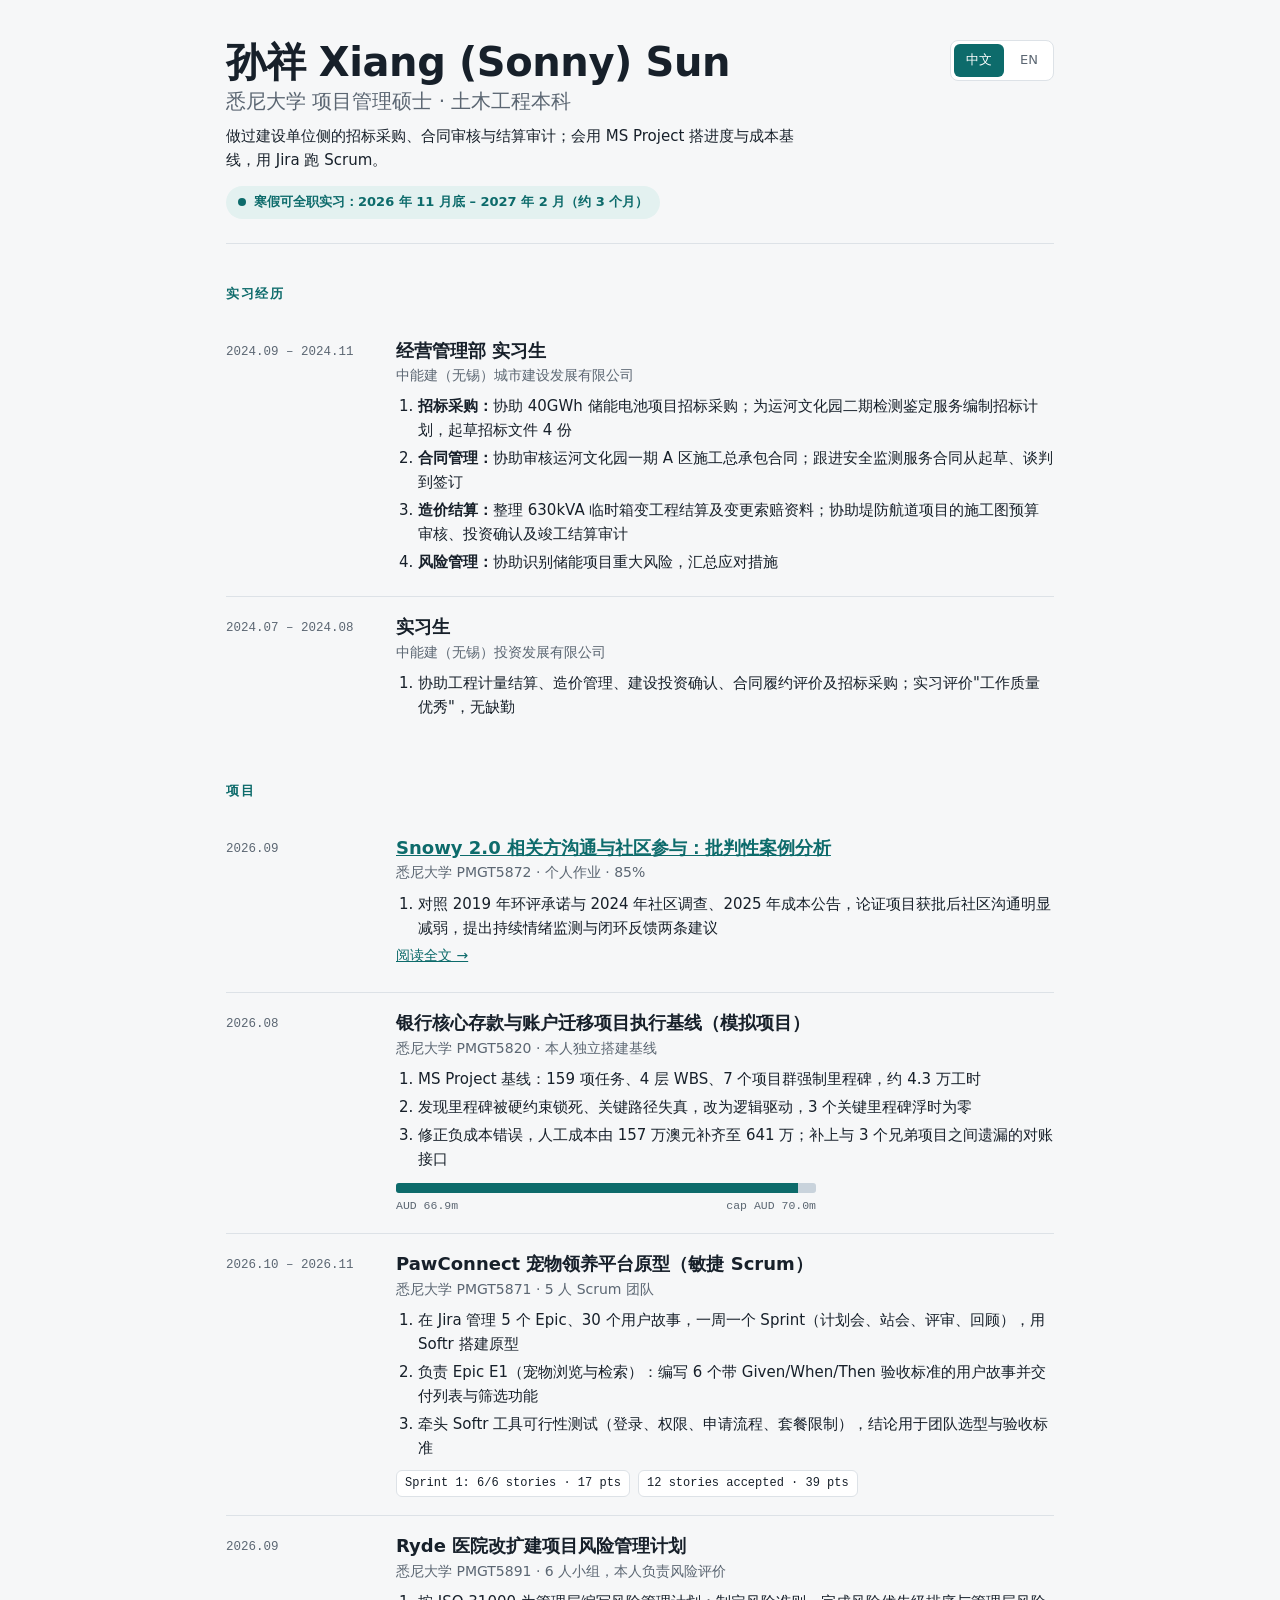
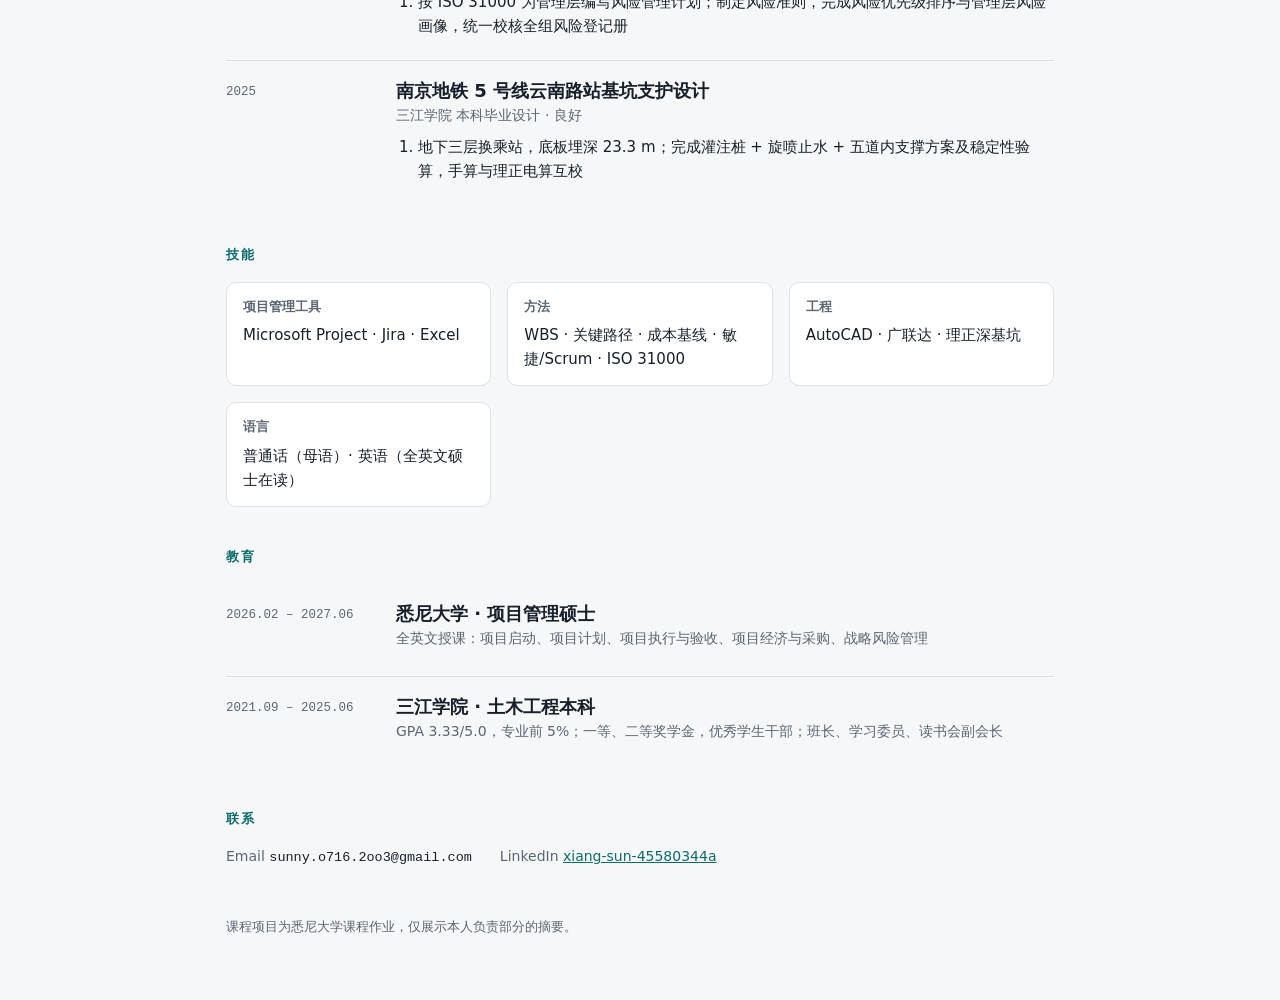
==== index.html @ 9831e15a "Add files via upload" ====
<!DOCTYPE html>
<html lang="zh-CN" data-lang="zh">
<head>
<meta charset="utf-8">
<meta name="viewport" content="width=device-width, initial-scale=1">
<meta name="description" content="孙祥 Xiang Sun｜项目管理硕士（悉尼大学）· 土木工程本科｜实习与项目作品集">
<title>孙祥 Xiang Sun｜项目作品集</title>

<style>
/* Layout: one reading column, a left "baseline" rail of dates like a schedule; bilingual toggle */
:root{
  --bg:#f6f7f8; --surface:#ffffff; --fg:#17202a; --muted:#5b6672; --line:#dde2e7;
  --accent:#0d6b6b; --accent-soft:#e3f1f0; --bar:#c9d3dc;
  --display:-apple-system,"Segoe UI","PingFang SC","Microsoft YaHei",system-ui,sans-serif;
  --body:-apple-system,"Segoe UI","PingFang SC","Microsoft YaHei",system-ui,sans-serif;
  --mono:ui-monospace,"SF Mono",Menlo,Consolas,monospace;
}
@media (prefers-color-scheme: dark){:root:not([data-theme="light"]){
  --bg:#0f1418; --surface:#161d22; --fg:#e6ebef; --muted:#9aa6b1; --line:#26313a;
  --accent:#4fbdb6; --accent-soft:#16312f; --bar:#2c3944; color-scheme:dark}}
:root[data-theme="dark"]{
  --bg:#0f1418; --surface:#161d22; --fg:#e6ebef; --muted:#9aa6b1; --line:#26313a;
  --accent:#4fbdb6; --accent-soft:#16312f; --bar:#2c3944; color-scheme:dark}
body{background:var(--bg);color:var(--fg);font-family:var(--body);font-size:15px;line-height:1.6}
.wrap{max-width:860px;margin:0 auto;padding-block:40px 64px;padding-left:max(16px,env(safe-area-inset-left,0px));padding-right:max(16px,env(safe-area-inset-right,0px))}
header{display:flex;flex-wrap:wrap;justify-content:space-between;gap:16px;align-items:flex-start;border-bottom:1px solid var(--line);padding-bottom:24px}
h1{font-family:var(--display);font-size:clamp(28px,5vw,40px);line-height:1.1;margin:0;letter-spacing:-.01em;text-wrap:balance}
h1 small{display:block;font-size:.5em;color:var(--muted);font-weight:500;margin-top:6px;letter-spacing:0}
.tag{margin:12px 0 0;color:var(--fg);max-width:60ch}
.avail{display:inline-flex;gap:8px;align-items:center;margin-top:14px;background:var(--accent-soft);color:var(--accent);font-weight:600;font-size:13px;padding:6px 12px;border-radius:999px}
.avail::before{content:"";width:8px;height:8px;border-radius:50%;background:var(--accent)}
.langs{display:flex;gap:4px;border:1px solid var(--line);border-radius:8px;padding:3px;background:var(--surface)}
.langs button{font:inherit;font-size:13px;border:0;background:none;color:var(--muted);padding:6px 12px;border-radius:6px;cursor:pointer}
.langs button[aria-pressed="true"]{background:var(--accent);color:#fff}
.langs button:focus-visible,a:focus-visible{outline:2px solid var(--accent);outline-offset:2px}
section{margin-top:40px}
h2{font-family:var(--display);font-size:13px;text-transform:uppercase;letter-spacing:.12em;color:var(--accent);margin:0 0 16px}
.row{display:grid;grid-template-columns:150px 1fr;gap:20px;padding:18px 0;border-top:1px solid var(--line)}
.row:first-of-type{border-top:0}
.when{font-family:var(--mono);font-size:12.5px;color:var(--muted);padding-top:3px;font-variant-numeric:tabular-nums}
.what{min-width:0}
h3{font-family:var(--display);font-size:18px;margin:0;line-height:1.3;text-wrap:balance}
.org{color:var(--muted);font-size:14px;margin:2px 0 8px}
ol{margin:0;padding-left:22px;list-style:decimal}
li{margin:4px 0;max-width:68ch}
li b{font-weight:600}
.metric{display:flex;flex-wrap:wrap;gap:8px;margin-top:10px}
.metric span{font-family:var(--mono);font-size:12px;border:1px solid var(--line);border-radius:6px;padding:3px 8px;color:var(--fg);background:var(--surface)}
.budget{margin-top:12px;max-width:420px}
.budget .track{height:10px;background:var(--bar);border-radius:3px;position:relative;overflow:hidden}
.budget .fill{position:absolute;inset:0 auto 0 0;width:95.6%;background:var(--accent)}
.budget .cap{display:flex;justify-content:space-between;font-family:var(--mono);font-size:11.5px;color:var(--muted);margin-top:4px}
.skills{display:grid;grid-template-columns:repeat(auto-fit,minmax(220px,1fr));gap:16px}
.skills div{background:var(--surface);border:1px solid var(--line);border-radius:10px;padding:14px 16px;min-width:0}
.skills h4{margin:0 0 6px;font-size:13px;color:var(--muted);font-weight:600}
.contact{display:flex;flex-wrap:wrap;gap:12px 28px;font-size:14px}
.contact span{color:var(--muted)}
.contact code{font-family:var(--mono);font-size:13.5px;color:var(--fg);user-select:all}
a{color:var(--accent)}
[lang-block]{display:none}
html[data-lang="zh"] [lang-block="zh"],html[data-lang="en"] [lang-block="en"]{display:block}
html[data-lang="zh"] span[lang-block="zh"],html[data-lang="en"] span[lang-block="en"]{display:inline}
footer{margin-top:48px;color:var(--muted);font-size:12.5px}
@media (max-width:560px){.row{grid-template-columns:1fr;gap:4px}}
</style>
<style>body{margin:0}*{box-sizing:border-box}img{max-width:100%}</style>
</head>
<body>

<div class="wrap">
<header>
  <div>
    <h1>孙祥 Xiang (Sonny) Sun<small><span lang-block="zh">悉尼大学 项目管理硕士 · 土木工程本科</span><span lang-block="en">Master of Project Management, University of Sydney · BEng Civil Engineering</span></small></h1>
    <p class="tag" lang-block="zh">做过建设单位侧的招标采购、合同审核与结算审计；会用 MS Project 搭进度与成本基线，用 Jira 跑 Scrum。</p>
    <p class="tag" lang-block="en">Owner-side experience in tendering, contract review and final-account audit. I build schedule and cost baselines in Microsoft Project and run Scrum in Jira.</p>
    <div class="avail"><span lang-block="zh">寒假可全职实习：2026 年 11 月底 – 2027 年 2 月（约 3 个月）</span><span lang-block="en">Available full-time: late Nov 2026 – Feb 2027 (about 3 months)</span></div>
  </div>
  <div class="langs" role="group" aria-label="Language">
    <button id="btn-zh" data-l="zh" aria-pressed="true">中文</button>
    <button id="btn-en" data-l="en" aria-pressed="false">EN</button>
  </div>
</header>

<section>
  <h2><span lang-block="zh">实习经历</span><span lang-block="en">Experience</span></h2>
  <div class="row">
    <div class="when">2024.09 – 2024.11</div>
    <div class="what">
      <h3><span lang-block="zh">经营管理部 实习生</span><span lang-block="en">Intern, Business Management Department</span></h3>
      <p class="org"><span lang-block="zh">中能建（无锡）城市建设发展有限公司</span><span lang-block="en">China Energy Engineering (CEEC) Wuxi Urban Construction Development Co., Ltd.</span></p>
      <ol lang-block="zh">
        <li><b>招标采购：</b>协助 40GWh 储能电池项目招标采购；为运河文化园二期检测鉴定服务编制招标计划，起草招标文件 4 份</li>
        <li><b>合同管理：</b>协助审核运河文化园一期 A 区施工总承包合同；跟进安全监测服务合同从起草、谈判到签订</li>
        <li><b>造价结算：</b>整理 630kVA 临时箱变工程结算及变更索赔资料；协助堤防航道项目的施工图预算审核、投资确认及竣工结算审计</li>
        <li><b>风险管理：</b>协助识别储能项目重大风险，汇总应对措施</li>
      </ol>
      <ol lang-block="en">
        <li><b>Procurement:</b> supported tendering for a 40 GWh/year battery plant; drafted the procurement plan and four tender documents for inspection services</li>
        <li><b>Contracts:</b> assisted the review of a main construction contract; followed a services contract from drafting through negotiation to signing</li>
        <li><b>Cost &amp; audit:</b> compiled final-account and variation-claim records for a 630 kVA substation package; assisted budget review and final-account audit for a levee project</li>
        <li><b>Risk:</b> helped identify major risks and response measures for the battery plant</li>
      </ol>
    </div>
  </div>
  <div class="row">
    <div class="when">2024.07 – 2024.08</div>
    <div class="what">
      <h3><span lang-block="zh">实习生</span><span lang-block="en">Intern</span></h3>
      <p class="org"><span lang-block="zh">中能建（无锡）投资发展有限公司</span><span lang-block="en">CEEC Wuxi Investment Development Co., Ltd.</span></p>
      <ol lang-block="zh"><li>协助工程计量结算、造价管理、建设投资确认、合同履约评价及招标采购；实习评价"工作质量优秀"，无缺勤</li></ol>
      <ol lang-block="en"><li>Supported quantity measurement, final accounts, cost management, investment confirmation, contractor evaluation and tendering; rated "excellent" with full attendance</li></ol>
    </div>
  </div>
</section>

<section>
  <h2><span lang-block="zh">项目</span><span lang-block="en">Projects</span></h2>
  <div class="row">
    <div class="when">2026.09</div>
    <div class="what">
      <h3><a href="work/snowy-2-0.html"><span lang-block="zh">Snowy 2.0 相关方沟通与社区参与：批判性案例分析</span><span lang-block="en">Snowy 2.0 – Stakeholder Communication &amp; Community Engagement</span></a></h3>
      <p class="org"><span lang-block="zh">悉尼大学 PMGT5872 · 个人作业 · 85%</span><span lang-block="en">University of Sydney, PMGT5872 · individual · 85%</span></p>
      <ol lang-block="zh"><li>对照 2019 年环评承诺与 2024 年社区调查、2025 年成本公告，论证项目获批后社区沟通明显减弱，提出持续情绪监测与闭环反馈两条建议</li></ol>
      <ol lang-block="en"><li>Compared 2019 engagement promises with 2024 community research and a 2025 cost release; showed engagement thinned after approval and recommended continuous sentiment monitoring and a closed feedback loop</li></ol>
      <p class="org"><a href="work/snowy-2-0.html"><span lang-block="zh">阅读全文 →</span><span lang-block="en">Read the full paper →</span></a></p>
    </div>
  </div>
  <div class="row">
    <div class="when">2026.08</div>
    <div class="what">
      <h3><span lang-block="zh">银行核心存款与账户迁移项目执行基线（模拟项目）</span><span lang-block="en">Project Execution Baseline – Core Deposits &amp; Accounts Migration (simulation)</span></h3>
      <p class="org"><span lang-block="zh">悉尼大学 PMGT5820 · 本人独立搭建基线</span><span lang-block="en">University of Sydney, PMGT5820 · baseline built alone</span></p>
      <ol lang-block="zh">
        <li>MS Project 基线：159 项任务、4 层 WBS、7 个项目群强制里程碑，约 4.3 万工时</li>
        <li>发现里程碑被硬约束锁死、关键路径失真，改为逻辑驱动，3 个关键里程碑浮时为零</li>
        <li>修正负成本错误，人工成本由 157 万澳元补齐至 641 万；补上与 3 个兄弟项目之间遗漏的对账接口</li>
      </ol>
      <ol lang-block="en">
        <li>Microsoft Project baseline: 159 tasks, 4-level WBS, 7 mandated program milestones, about 43,300 labour hours</li>
        <li>Replaced hard-pinned milestones with logic-driven links, leaving three key milestones at zero float</li>
        <li>Fixed a negative-cost error (labour cost AUD 1.57m → 6.41m) and added a reconciliation interface missing between three sibling projects</li>
      </ol>
      <div class="budget" aria-label="Cost against budget">
        <div class="track"><div class="fill"></div></div>
        <div class="cap"><span>AUD 66.9m</span><span>cap AUD 70.0m</span></div>
      </div>
    </div>
  </div>
  <div class="row">
    <div class="when">2026.10 – 2026.11</div>
    <div class="what">
      <h3><span lang-block="zh">PawConnect 宠物领养平台原型（敏捷 Scrum）</span><span lang-block="en">PawConnect – Agile Pet Adoption Platform Prototype (Scrum)</span></h3>
      <p class="org"><span lang-block="zh">悉尼大学 PMGT5871 · 5 人 Scrum 团队</span><span lang-block="en">University of Sydney, PMGT5871 · five-member Scrum team</span></p>
      <ol lang-block="zh">
        <li>在 Jira 管理 5 个 Epic、30 个用户故事，一周一个 Sprint（计划会、站会、评审、回顾），用 Softr 搭建原型</li>
        <li>负责 Epic E1（宠物浏览与检索）：编写 6 个带 Given/When/Then 验收标准的用户故事并交付列表与筛选功能</li>
        <li>牵头 Softr 工具可行性测试（登录、权限、申请流程、套餐限制），结论用于团队选型与验收标准</li>
      </ol>
      <ol lang-block="en">
        <li>Managed 5 Epics and 30 user stories in Jira over one-week Sprints with planning, daily scrums, reviews and retrospectives; prototype built in Softr</li>
        <li>Owned Epic E1 (pet browsing &amp; search): wrote six stories with Given/When/Then acceptance criteria and delivered the list and filter features</li>
        <li>Ran the Softr feasibility test (logins, roles, application flow, plan limits) that shaped the team's tool choice</li>
      </ol>
      <div class="metric"><span>Sprint 1: 6/6 stories · 17 pts</span><span>12 stories accepted · 39 pts</span></div>
    </div>
  </div>
  <div class="row">
    <div class="when">2026.09</div>
    <div class="what">
      <h3><span lang-block="zh">Ryde 医院改扩建项目风险管理计划</span><span lang-block="en">Risk Management Plan – Ryde Hospital Redevelopment</span></h3>
      <p class="org"><span lang-block="zh">悉尼大学 PMGT5891 · 6 人小组，本人负责风险评价</span><span lang-block="en">University of Sydney, PMGT5891 · six-member group, risk evaluation lead</span></p>
      <ol lang-block="zh"><li>按 ISO 31000 为管理层编写风险管理计划；制定风险准则，完成风险优先级排序与管理层风险画像，统一校核全组风险登记册</li></ol>
      <ol lang-block="en"><li>ISO 31000 risk management plan for senior executives: set risk criteria, prioritised risks, built the executive risk profile and checked the team's risk register for consistency</li></ol>
    </div>
  </div>
  <div class="row">
    <div class="when">2025</div>
    <div class="what">
      <h3><span lang-block="zh">南京地铁 5 号线云南路站基坑支护设计</span><span lang-block="en">Deep Excavation Support Design – Yunnan Road Station, Nanjing Metro Line 5</span></h3>
      <p class="org"><span lang-block="zh">三江学院 本科毕业设计 · 良好</span><span lang-block="en">Undergraduate thesis, Sanjiang University</span></p>
      <ol lang-block="zh"><li>地下三层换乘站，底板埋深 23.3 m；完成灌注桩 + 旋喷止水 + 五道内支撑方案及稳定性验算，手算与理正电算互校</li></ol>
      <ol lang-block="en"><li>Three-level interchange station, 23.3 m deep; bored piles, jet-grout cut-off and five strut levels, with stability checks cross-verified in Lizheng software</li></ol>
    </div>
  </div>
</section>

<section>
  <h2><span lang-block="zh">技能</span><span lang-block="en">Skills</span></h2>
  <div class="skills">
    <div><h4><span lang-block="zh">项目管理工具</span><span lang-block="en">PM tools</span></h4>Microsoft Project · Jira · Excel</div>
    <div><h4><span lang-block="zh">方法</span><span lang-block="en">Methods</span></h4><span lang-block="zh">WBS · 关键路径 · 成本基线 · 敏捷/Scrum · ISO 31000</span><span lang-block="en">WBS · critical path · cost baselines · Agile/Scrum · ISO 31000</span></div>
    <div><h4><span lang-block="zh">工程</span><span lang-block="en">Engineering</span></h4><span lang-block="zh">AutoCAD · 广联达 · 理正深基坑</span><span lang-block="en">AutoCAD · Glodon · Lizheng</span></div>
    <div><h4><span lang-block="zh">语言</span><span lang-block="en">Languages</span></h4><span lang-block="zh">普通话（母语）· 英语（全英文硕士在读）</span><span lang-block="en">Mandarin (native) · English (professional working)</span></div>
  </div>
</section>

<section>
  <h2><span lang-block="zh">教育</span><span lang-block="en">Education</span></h2>
  <div class="row">
    <div class="when">2026.02 – 2027.06</div>
    <div class="what"><h3><span lang-block="zh">悉尼大学 · 项目管理硕士</span><span lang-block="en">The University of Sydney · Master of Project Management</span></h3>
    <p class="org"><span lang-block="zh">全英文授课：项目启动、项目计划、项目执行与验收、项目经济与采购、战略风险管理</span><span lang-block="en">Project Initiation; Project Planning; Execution and Acceptance; Economics and Procurement; Strategic Risk Management</span></p></div>
  </div>
  <div class="row">
    <div class="when">2021.09 – 2025.06</div>
    <div class="what"><h3><span lang-block="zh">三江学院 · 土木工程本科</span><span lang-block="en">Sanjiang University · BEng Civil Engineering</span></h3>
    <p class="org"><span lang-block="zh">GPA 3.33/5.0，专业前 5%；一等、二等奖学金，优秀学生干部；班长、学习委员、读书会副会长</span><span lang-block="en">GPA 3.33/5.0, top 5%; First- and Second-Class Scholarships; Outstanding Student Leader; Class President</span></p></div>
  </div>
</section>

<section>
  <h2><span lang-block="zh">联系</span><span lang-block="en">Contact</span></h2>
  <div class="contact">
    <div><span>Email&nbsp;</span><code>sunny.o716.2oo3@gmail.com</code></div>
    <div><span>LinkedIn&nbsp;</span><a href="https://www.linkedin.com/in/xiang-sun-45580344a/" target="_blank" rel="noopener">xiang-sun-45580344a</a></div>
  </div>
</section>
<footer><span lang-block="zh">课程项目为悉尼大学课程作业，仅展示本人负责部分的摘要。</span><span lang-block="en">Course projects are University of Sydney assessments; only summaries of my own work are shown.</span></footer>
</div>

<script>
(function(){
  var root=document.documentElement;
  function set(l){root.setAttribute('data-lang',l);root.lang=l==='zh'?'zh-CN':'en';
    document.querySelectorAll('.langs button').forEach(function(b){b.setAttribute('aria-pressed',String(b.dataset.l===l));});
    try{localStorage.setItem('lang',l)}catch(e){}}
  var start=location.hash==='#en'?'en':(location.hash==='#zh'?'zh':null);
  if(!start){try{start=localStorage.getItem('lang')}catch(e){}}
  set(start==='en'?'en':'zh');
  document.querySelectorAll('.langs button').forEach(function(b){b.addEventListener('click',function(){set(b.dataset.l);history.replaceState(null,'','#'+b.dataset.l)})});
  window.addEventListener('hashchange',function(){if(location.hash==='#en'||location.hash==='#zh')set(location.hash.slice(1))});
})();
</script>

</body>
</html>
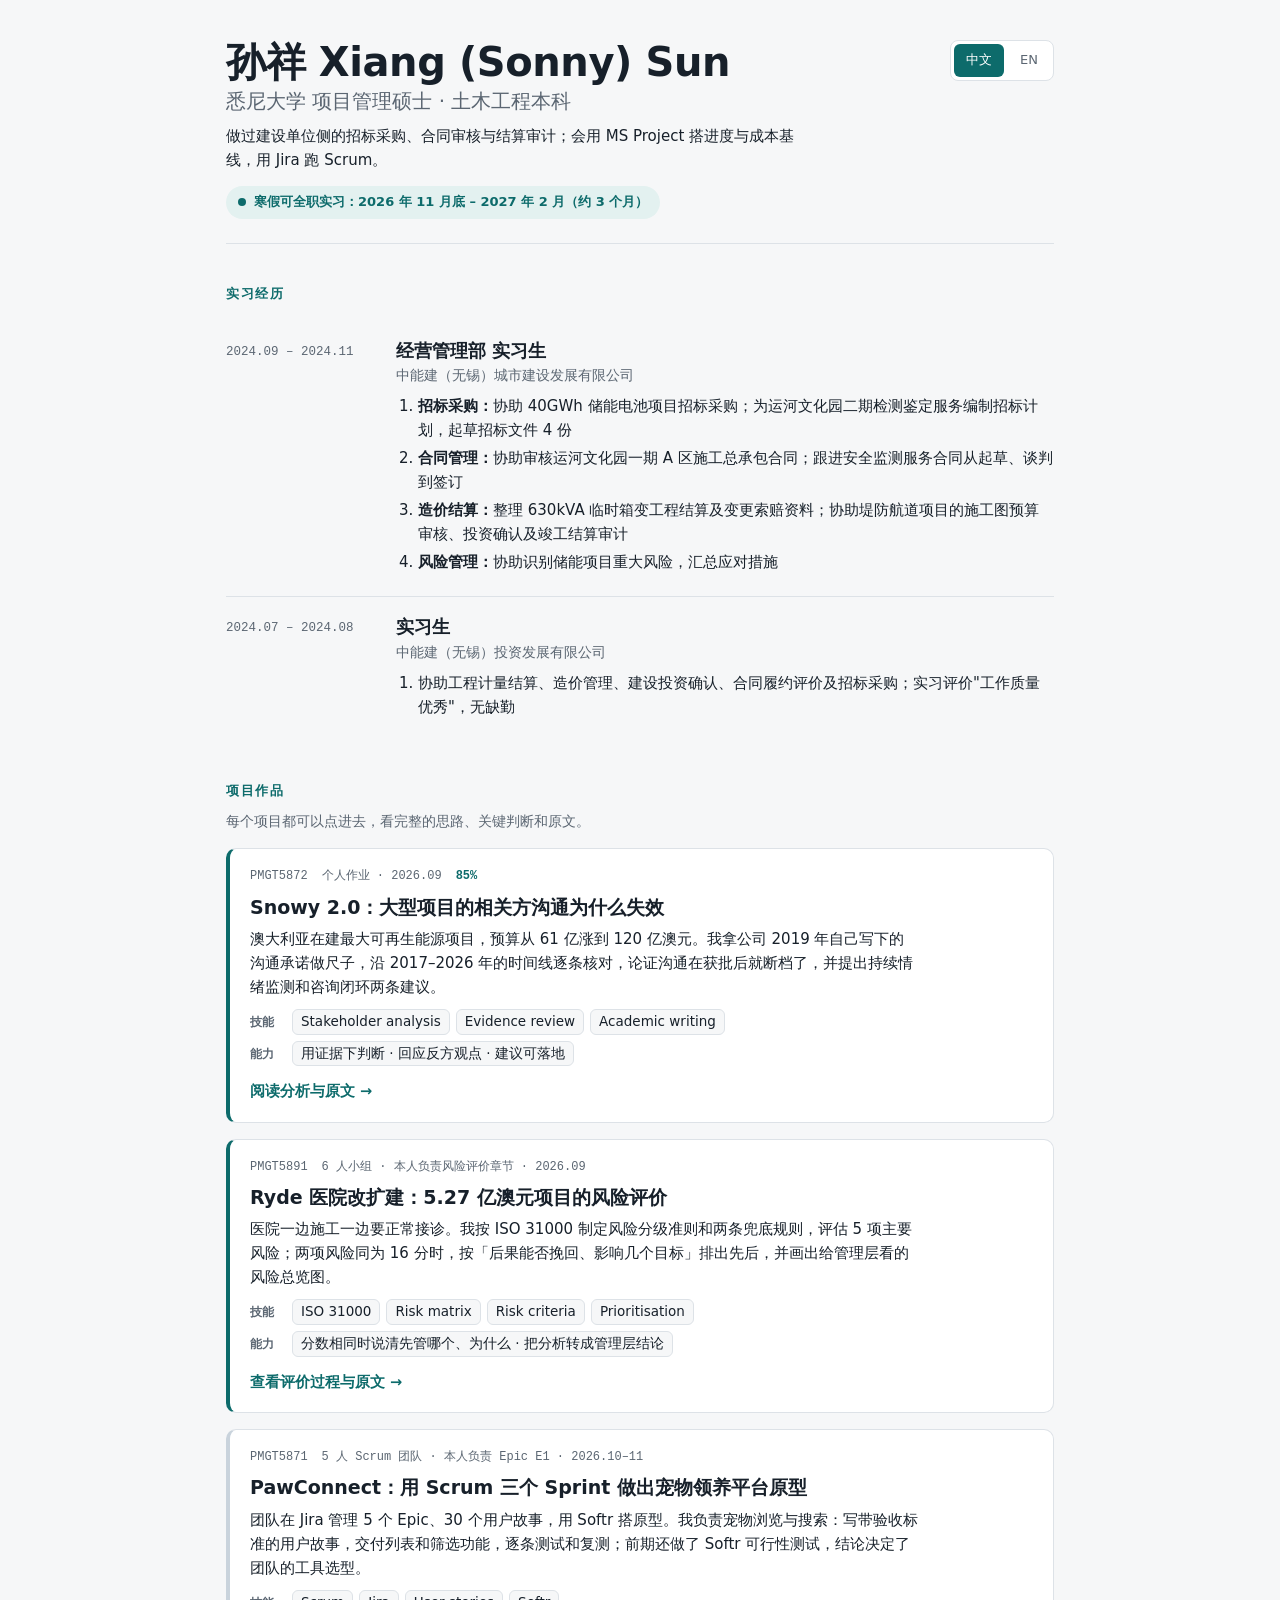
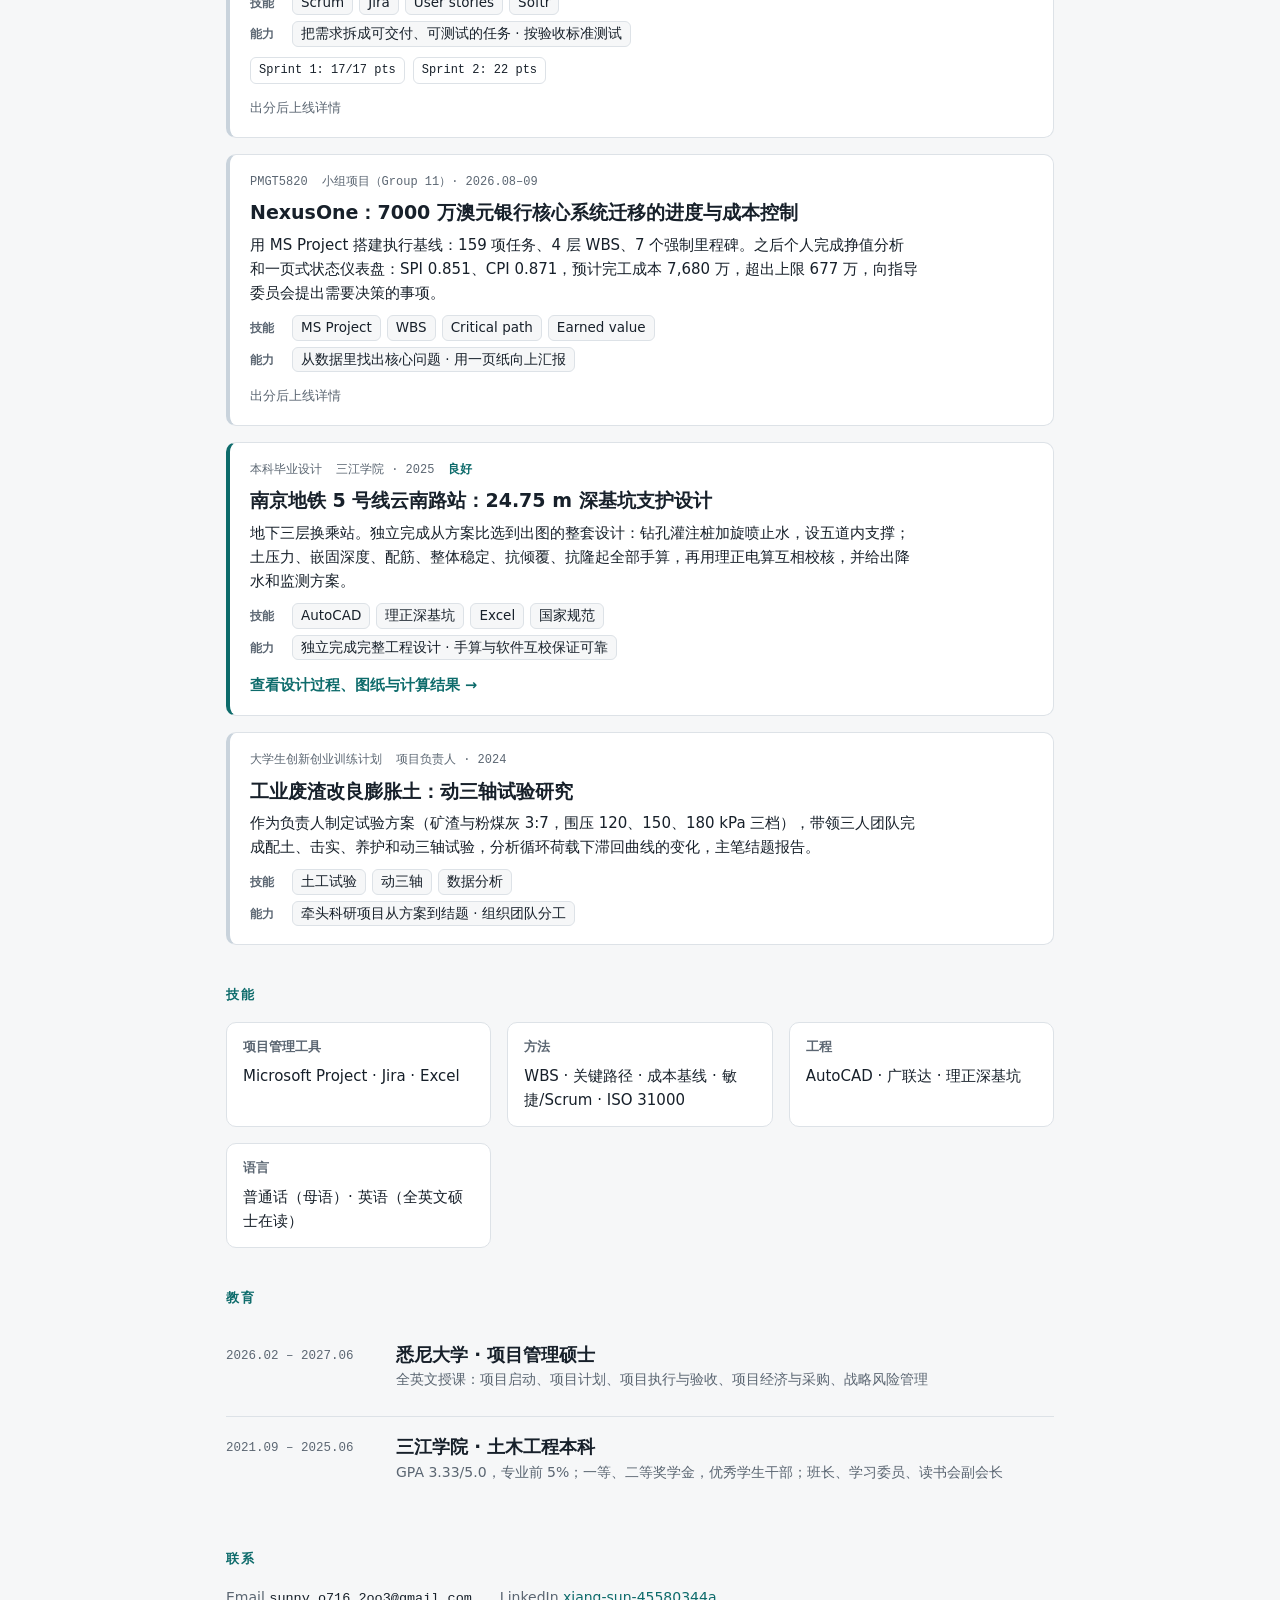
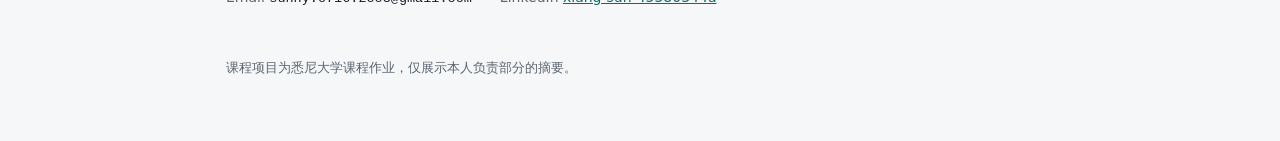
==== commit ae028c36: "Add files via upload" ====
--- a/index.html
+++ b/index.html
@@ -60,6 +60,22 @@
 [lang-block]{display:none}
 html[data-lang="zh"] [lang-block="zh"],html[data-lang="en"] [lang-block="en"]{display:block}
 html[data-lang="zh"] span[lang-block="zh"],html[data-lang="en"] span[lang-block="en"]{display:inline}
+.lead{color:var(--muted);margin:-8px 0 16px;font-size:14px}
+.projs{display:grid;gap:16px}
+.proj{display:block;background:var(--surface);border:1px solid var(--line);border-left:4px solid var(--accent);border-radius:10px;padding:18px 20px;color:inherit;text-decoration:none}
+a.proj:hover{border-color:var(--accent)}
+a.proj:hover .go{text-decoration:underline}
+.proj.soon{border-left-color:var(--bar)}
+.pmeta{display:flex;flex-wrap:wrap;gap:6px 14px;font-family:var(--mono);font-size:12px;color:var(--muted)}
+.pmeta .score{color:var(--accent);font-weight:700}
+.proj h3{font-size:19px;margin:8px 0 8px}
+.proj p{margin:0 0 10px;max-width:70ch}
+.pskill{display:flex;flex-wrap:wrap;align-items:baseline;gap:6px;margin-top:6px;font-size:13.5px}
+.pskill b{font-size:12px;color:var(--muted);font-weight:600;min-width:3em}
+.pskill>span:not([lang-block]),.pskill>span[lang-block]{border:1px solid var(--line);border-radius:6px;padding:1px 8px;background:var(--bg)}
+html[data-lang="zh"] .pskill>[lang-block="en"],html[data-lang="en"] .pskill>[lang-block="zh"]{display:none}
+.go{display:inline-block;margin-top:14px;font-weight:600;color:var(--accent);font-size:14.5px}
+.go.muted{color:var(--muted);font-weight:500;font-size:13px}
 footer{margin-top:48px;color:var(--muted);font-size:12.5px}
 @media (max-width:560px){.row{grid-template-columns:1fr;gap:4px}}
 </style>
@@ -114,73 +130,70 @@
 </section>
 
 <section>
-  <h2><span lang-block="zh">项目</span><span lang-block="en">Projects</span></h2>
-  <div class="row">
-    <div class="when">2026.09</div>
-    <div class="what">
-      <h3><a href="work/snowy-2-0.html"><span lang-block="zh">Snowy 2.0 相关方沟通与社区参与：批判性案例分析</span><span lang-block="en">Snowy 2.0 – Stakeholder Communication &amp; Community Engagement</span></a></h3>
-      <p class="org"><span lang-block="zh">悉尼大学 PMGT5872 · 个人作业 · 85%</span><span lang-block="en">University of Sydney, PMGT5872 · individual · 85%</span></p>
-      <ol lang-block="zh"><li>对照 2019 年环评承诺与 2024 年社区调查、2025 年成本公告，论证项目获批后社区沟通明显减弱，提出持续情绪监测与闭环反馈两条建议</li></ol>
-      <ol lang-block="en"><li>Compared 2019 engagement promises with 2024 community research and a 2025 cost release; showed engagement thinned after approval and recommended continuous sentiment monitoring and a closed feedback loop</li></ol>
-      <p class="org"><a href="work/snowy-2-0.html"><span lang-block="zh">阅读全文 →</span><span lang-block="en">Read the full paper →</span></a></p>
-    </div>
-  </div>
-  <div class="row">
-    <div class="when">2026.08</div>
-    <div class="what">
-      <h3><span lang-block="zh">银行核心存款与账户迁移项目执行基线（模拟项目）</span><span lang-block="en">Project Execution Baseline – Core Deposits &amp; Accounts Migration (simulation)</span></h3>
-      <p class="org"><span lang-block="zh">悉尼大学 PMGT5820 · 本人独立搭建基线</span><span lang-block="en">University of Sydney, PMGT5820 · baseline built alone</span></p>
-      <ol lang-block="zh">
-        <li>MS Project 基线：159 项任务、4 层 WBS、7 个项目群强制里程碑，约 4.3 万工时</li>
-        <li>发现里程碑被硬约束锁死、关键路径失真，改为逻辑驱动，3 个关键里程碑浮时为零</li>
-        <li>修正负成本错误，人工成本由 157 万澳元补齐至 641 万；补上与 3 个兄弟项目之间遗漏的对账接口</li>
-      </ol>
-      <ol lang-block="en">
-        <li>Microsoft Project baseline: 159 tasks, 4-level WBS, 7 mandated program milestones, about 43,300 labour hours</li>
-        <li>Replaced hard-pinned milestones with logic-driven links, leaving three key milestones at zero float</li>
-        <li>Fixed a negative-cost error (labour cost AUD 1.57m → 6.41m) and added a reconciliation interface missing between three sibling projects</li>
-      </ol>
-      <div class="budget" aria-label="Cost against budget">
-        <div class="track"><div class="fill"></div></div>
-        <div class="cap"><span>AUD 66.9m</span><span>cap AUD 70.0m</span></div>
-      </div>
-    </div>
-  </div>
-  <div class="row">
-    <div class="when">2026.10 – 2026.11</div>
-    <div class="what">
-      <h3><span lang-block="zh">PawConnect 宠物领养平台原型（敏捷 Scrum）</span><span lang-block="en">PawConnect – Agile Pet Adoption Platform Prototype (Scrum)</span></h3>
-      <p class="org"><span lang-block="zh">悉尼大学 PMGT5871 · 5 人 Scrum 团队</span><span lang-block="en">University of Sydney, PMGT5871 · five-member Scrum team</span></p>
-      <ol lang-block="zh">
-        <li>在 Jira 管理 5 个 Epic、30 个用户故事，一周一个 Sprint（计划会、站会、评审、回顾），用 Softr 搭建原型</li>
-        <li>负责 Epic E1（宠物浏览与检索）：编写 6 个带 Given/When/Then 验收标准的用户故事并交付列表与筛选功能</li>
-        <li>牵头 Softr 工具可行性测试（登录、权限、申请流程、套餐限制），结论用于团队选型与验收标准</li>
-      </ol>
-      <ol lang-block="en">
-        <li>Managed 5 Epics and 30 user stories in Jira over one-week Sprints with planning, daily scrums, reviews and retrospectives; prototype built in Softr</li>
-        <li>Owned Epic E1 (pet browsing &amp; search): wrote six stories with Given/When/Then acceptance criteria and delivered the list and filter features</li>
-        <li>Ran the Softr feasibility test (logins, roles, application flow, plan limits) that shaped the team's tool choice</li>
-      </ol>
-      <div class="metric"><span>Sprint 1: 6/6 stories · 17 pts</span><span>12 stories accepted · 39 pts</span></div>
-    </div>
-  </div>
-  <div class="row">
-    <div class="when">2026.09</div>
-    <div class="what">
-      <h3><span lang-block="zh">Ryde 医院改扩建项目风险管理计划</span><span lang-block="en">Risk Management Plan – Ryde Hospital Redevelopment</span></h3>
-      <p class="org"><span lang-block="zh">悉尼大学 PMGT5891 · 6 人小组，本人负责风险评价</span><span lang-block="en">University of Sydney, PMGT5891 · six-member group, risk evaluation lead</span></p>
-      <ol lang-block="zh"><li>按 ISO 31000 为管理层编写风险管理计划；制定风险准则，完成风险优先级排序与管理层风险画像，统一校核全组风险登记册</li></ol>
-      <ol lang-block="en"><li>ISO 31000 risk management plan for senior executives: set risk criteria, prioritised risks, built the executive risk profile and checked the team's risk register for consistency</li></ol>
-    </div>
-  </div>
-  <div class="row">
-    <div class="when">2025</div>
-    <div class="what">
-      <h3><span lang-block="zh">南京地铁 5 号线云南路站基坑支护设计</span><span lang-block="en">Deep Excavation Support Design – Yunnan Road Station, Nanjing Metro Line 5</span></h3>
-      <p class="org"><span lang-block="zh">三江学院 本科毕业设计 · 良好</span><span lang-block="en">Undergraduate thesis, Sanjiang University</span></p>
-      <ol lang-block="zh"><li>地下三层换乘站，底板埋深 23.3 m；完成灌注桩 + 旋喷止水 + 五道内支撑方案及稳定性验算，手算与理正电算互校</li></ol>
-      <ol lang-block="en"><li>Three-level interchange station, 23.3 m deep; bored piles, jet-grout cut-off and five strut levels, with stability checks cross-verified in Lizheng software</li></ol>
-    </div>
+  <h2><span lang-block="zh">项目作品</span><span lang-block="en">Selected work</span></h2>
+  <p class="lead"><span lang-block="zh">每个项目都可以点进去，看完整的思路、关键判断和原文。</span><span lang-block="en">Open any project for the full reasoning, key decisions and original work.</span></p>
+  <div class="projs">
+
+  <a class="proj" href="work/snowy-2-0.html">
+    <div class="pmeta"><span>PMGT5872</span><span lang-block="zh">个人作业 · 2026.09</span><span lang-block="en">Individual · Sep 2026</span><span class="score">85%</span></div>
+    <h3><span lang-block="zh">Snowy 2.0：大型项目的相关方沟通为什么失效</span><span lang-block="en">Snowy 2.0: why stakeholder communication broke down</span></h3>
+    <p lang-block="zh">澳大利亚在建最大可再生能源项目，预算从 61 亿涨到 120 亿澳元。我拿公司 2019 年自己写下的沟通承诺做尺子，沿 2017–2026 年的时间线逐条核对，论证沟通在获批后就断档了，并提出持续情绪监测和咨询闭环两条建议。</p>
+    <p lang-block="en">Australia's largest renewable project, with its budget rising from AUD 6.1bn to 12bn. I used the company's own 2019 engagement promises as the yardstick, traced them through 2017–2026, showed engagement stalled after approval, and proposed continuous sentiment monitoring and a closed consultation loop.</p>
+    <div class="pskill"><b lang-block="zh">技能</b><b lang-block="en">Skills</b><span>Stakeholder analysis</span><span>Evidence review</span><span>Academic writing</span></div>
+    <div class="pskill"><b lang-block="zh">能力</b><b lang-block="en">Shows</b><span lang-block="zh">用证据下判断 · 回应反方观点 · 建议可落地</span><span lang-block="en">Evidence-led judgement · tests counter-arguments · practical recommendations</span></div>
+    <span class="go"><span lang-block="zh">阅读分析与原文 →</span><span lang-block="en">Read the analysis →</span></span>
+  </a>
+
+  <a class="proj" href="work/ryde-risk-evaluation.html">
+    <div class="pmeta"><span>PMGT5891</span><span lang-block="zh">6 人小组 · 本人负责风险评价章节 · 2026.09</span><span lang-block="en">Group of 6 · I wrote the risk evaluation · Sep 2026</span></div>
+    <h3><span lang-block="zh">Ryde 医院改扩建：5.27 亿澳元项目的风险评价</span><span lang-block="en">Ryde Hospital: risk evaluation for a AUD 527m redevelopment</span></h3>
+    <p lang-block="zh">医院一边施工一边要正常接诊。我按 ISO 31000 制定风险分级准则和两条兜底规则，评估 5 项主要风险；两项风险同为 16 分时，按「后果能否挽回、影响几个目标」排出先后，并画出给管理层看的风险总览图。</p>
+    <p lang-block="en">The hospital must keep treating patients during construction. Following ISO 31000, I set risk criteria plus two override rules, evaluated five key risks, broke ties between equal scores by reversibility and objectives affected, and built the executive risk overview.</p>
+    <div class="pskill"><b lang-block="zh">技能</b><b lang-block="en">Skills</b><span>ISO 31000</span><span>Risk matrix</span><span>Risk criteria</span><span>Prioritisation</span></div>
+    <div class="pskill"><b lang-block="zh">能力</b><b lang-block="en">Shows</b><span lang-block="zh">分数相同时说清先管哪个、为什么 · 把分析转成管理层结论</span><span lang-block="en">Explains what to tackle first and why · turns analysis into executive decisions</span></div>
+    <span class="go"><span lang-block="zh">查看评价过程与原文 →</span><span lang-block="en">See the evaluation →</span></span>
+  </a>
+
+  <div class="proj soon">
+    <div class="pmeta"><span>PMGT5871</span><span lang-block="zh">5 人 Scrum 团队 · 本人负责 Epic E1 · 2026.10–11</span><span lang-block="en">5-person Scrum team · I owned Epic E1 · Oct–Nov 2026</span></div>
+    <h3><span lang-block="zh">PawConnect：用 Scrum 三个 Sprint 做出宠物领养平台原型</span><span lang-block="en">PawConnect: a pet-adoption prototype in three Scrum sprints</span></h3>
+    <p lang-block="zh">团队在 Jira 管理 5 个 Epic、30 个用户故事，用 Softr 搭原型。我负责宠物浏览与搜索：写带验收标准的用户故事，交付列表和筛选功能，逐条测试和复测；前期还做了 Softr 可行性测试，结论决定了团队的工具选型。</p>
+    <p lang-block="en">The team ran 5 Epics and 30 user stories in Jira and built the prototype in Softr. I owned pet browsing and search: wrote stories with acceptance criteria, delivered list and filter features, and tested and retested each one. My early Softr feasibility test shaped the team's tool choice.</p>
+    <div class="pskill"><b lang-block="zh">技能</b><b lang-block="en">Skills</b><span>Scrum</span><span>Jira</span><span>User stories</span><span>Softr</span></div>
+    <div class="pskill"><b lang-block="zh">能力</b><b lang-block="en">Shows</b><span lang-block="zh">把需求拆成可交付、可测试的任务 · 按验收标准测试</span><span lang-block="en">Breaks requirements into testable deliverables · tests against acceptance criteria</span></div>
+    <div class="metric"><span>Sprint 1: 17/17 pts</span><span>Sprint 2: 22 pts</span></div>
+    <span class="go muted"><span lang-block="zh">出分后上线详情</span><span lang-block="en">Details after grading</span></span>
+  </div>
+
+  <div class="proj soon">
+    <div class="pmeta"><span>PMGT5820</span><span lang-block="zh">小组项目（Group 11）· 2026.08–09</span><span lang-block="en">Group project (Group 11) · Aug–Sep 2026</span></div>
+    <h3><span lang-block="zh">NexusOne：7000 万澳元银行核心系统迁移的进度与成本控制</span><span lang-block="en">NexusOne: schedule and cost control for a AUD 70m core-banking migration</span></h3>
+    <p lang-block="zh">用 MS Project 搭建执行基线：159 项任务、4 层 WBS、7 个强制里程碑。之后个人完成挣值分析和一页式状态仪表盘：SPI 0.851、CPI 0.871，预计完工成本 7,680 万，超出上限 677 万，向指导委员会提出需要决策的事项。</p>
+    <p lang-block="en">Built the execution baseline in Microsoft Project: 159 tasks, a 4-level WBS and 7 mandated milestones. I then did an individual earned-value analysis and a one-page status dashboard: SPI 0.851, CPI 0.871, EAC AUD 76.8m (6.77m over the cap), with decisions put to the steering committee.</p>
+    <div class="pskill"><b lang-block="zh">技能</b><b lang-block="en">Skills</b><span>MS Project</span><span>WBS</span><span>Critical path</span><span>Earned value</span></div>
+    <div class="pskill"><b lang-block="zh">能力</b><b lang-block="en">Shows</b><span lang-block="zh">从数据里找出核心问题 · 用一页纸向上汇报</span><span lang-block="en">Finds the core issue in the numbers · reports upward on one page</span></div>
+    <span class="go muted"><span lang-block="zh">出分后上线详情</span><span lang-block="en">Details after grading</span></span>
+  </div>
+
+  <a class="proj" href="work/metro-excavation.html">
+    <div class="pmeta"><span lang-block="zh">本科毕业设计</span><span lang-block="en">Undergraduate thesis</span><span lang-block="zh">三江学院 · 2025</span><span lang-block="en">Sanjiang University · 2025</span><span class="score" lang-block="zh">良好</span></div>
+    <h3><span lang-block="zh">南京地铁 5 号线云南路站：24.75 m 深基坑支护设计</span><span lang-block="en">Nanjing Metro Line 5: support design for a 24.75 m deep excavation</span></h3>
+    <p lang-block="zh">地下三层换乘站。独立完成从方案比选到出图的整套设计：钻孔灌注桩加旋喷止水，设五道内支撑；土压力、嵌固深度、配筋、整体稳定、抗倾覆、抗隆起全部手算，再用理正电算互相校核，并给出降水和监测方案。</p>
+    <p lang-block="en">A three-level interchange station. I completed the full design from option selection to drawings: bored piles with jet-grout cut-off and five strut levels. Earth pressure, embedment, reinforcement and stability checks were hand-calculated and cross-checked in Lizheng software, with dewatering and monitoring plans.</p>
+    <div class="pskill"><b lang-block="zh">技能</b><b lang-block="en">Skills</b><span>AutoCAD</span><span lang-block="zh">理正深基坑</span><span lang-block="en">Lizheng</span><span>Excel</span><span lang-block="zh">国家规范</span><span lang-block="en">Chinese codes</span></div>
+    <div class="pskill"><b lang-block="zh">能力</b><b lang-block="en">Shows</b><span lang-block="zh">独立完成完整工程设计 · 手算与软件互校保证可靠</span><span lang-block="en">Full engineering design on my own · hand vs software cross-checks</span></div>
+    <span class="go"><span lang-block="zh">查看设计过程、图纸与计算结果 →</span><span lang-block="en">See the design →</span></span>
+  </a>
+
+  <div class="proj soon">
+    <div class="pmeta"><span lang-block="zh">大学生创新创业训练计划</span><span lang-block="en">Undergraduate research project</span><span lang-block="zh">项目负责人 · 2024</span><span lang-block="en">Project lead · 2024</span></div>
+    <h3><span lang-block="zh">工业废渣改良膨胀土：动三轴试验研究</span><span lang-block="en">Expansive soil stabilised with industrial waste: dynamic triaxial tests</span></h3>
+    <p lang-block="zh">作为负责人制定试验方案（矿渣与粉煤灰 3:7，围压 120、150、180 kPa 三档），带领三人团队完成配土、击实、养护和动三轴试验，分析循环荷载下滞回曲线的变化，主笔结题报告。</p>
+    <p lang-block="en">As lead I designed the test programme (slag to fly ash 3:7; confining pressures of 120, 150 and 180 kPa), led a team of three through sample preparation, curing and dynamic triaxial testing, analysed hysteresis under cyclic loading, and was main author of the final report.</p>
+    <div class="pskill"><b lang-block="zh">技能</b><b lang-block="en">Skills</b><span lang-block="zh">土工试验</span><span lang-block="en">Geotechnical testing</span><span lang-block="zh">动三轴</span><span lang-block="en">Dynamic triaxial</span><span lang-block="zh">数据分析</span><span lang-block="en">Data analysis</span></div>
+    <div class="pskill"><b lang-block="zh">能力</b><b lang-block="en">Shows</b><span lang-block="zh">牵头科研项目从方案到结题 · 组织团队分工</span><span lang-block="en">Leads a project from design to report · organises team work</span></div>
+  </div>
+
   </div>
 </section>
 
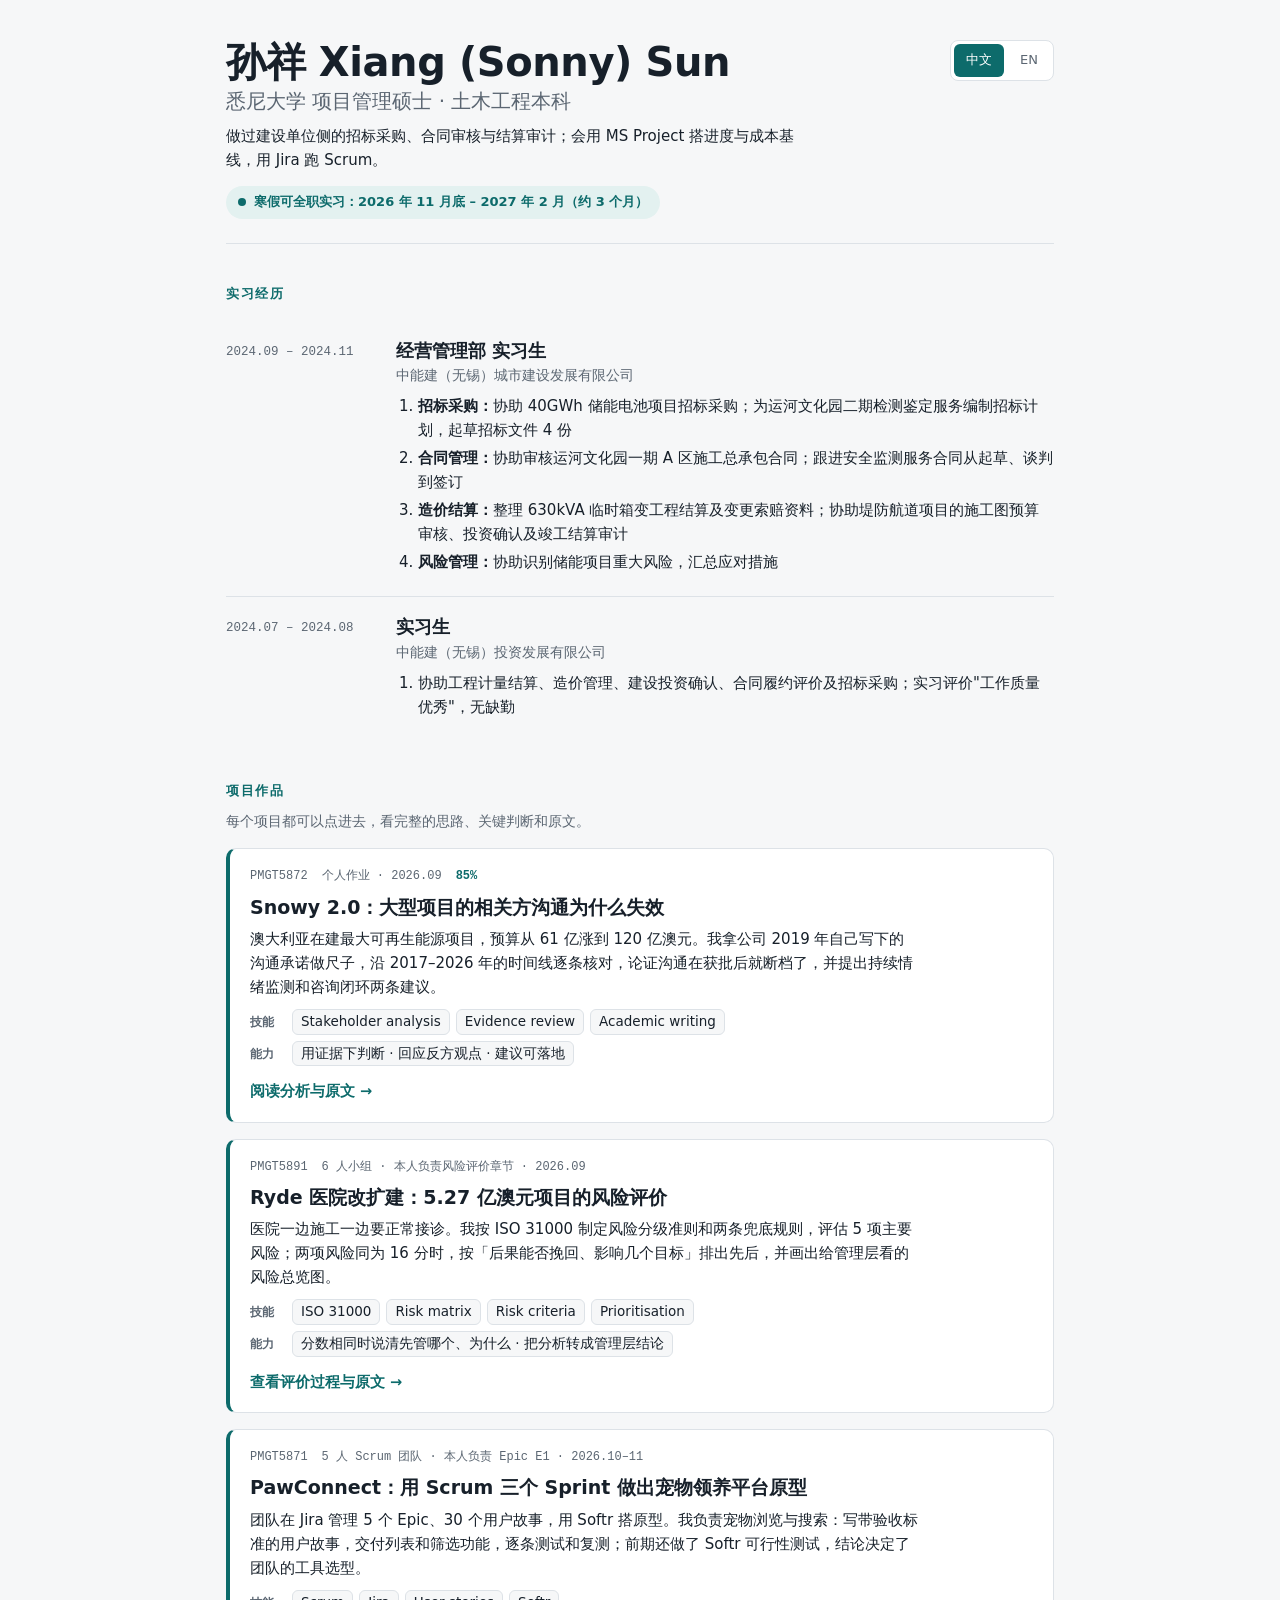
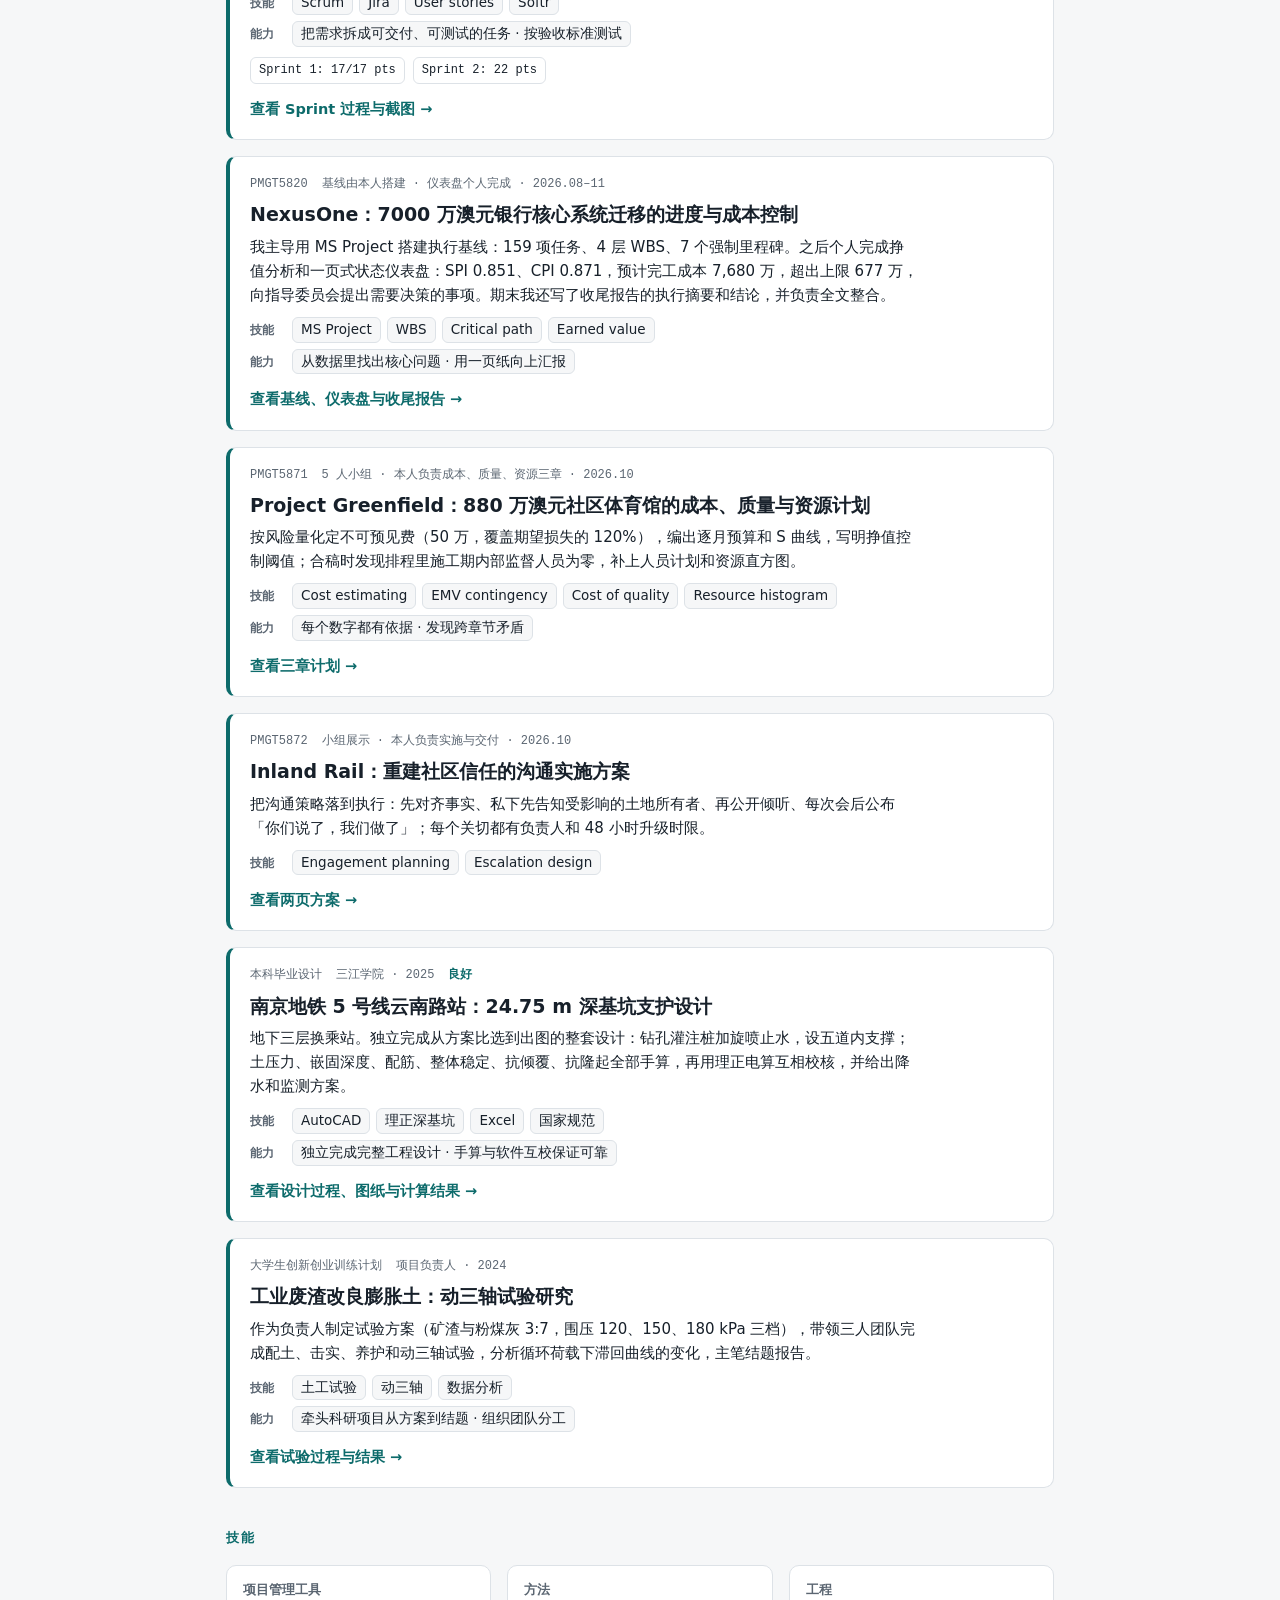
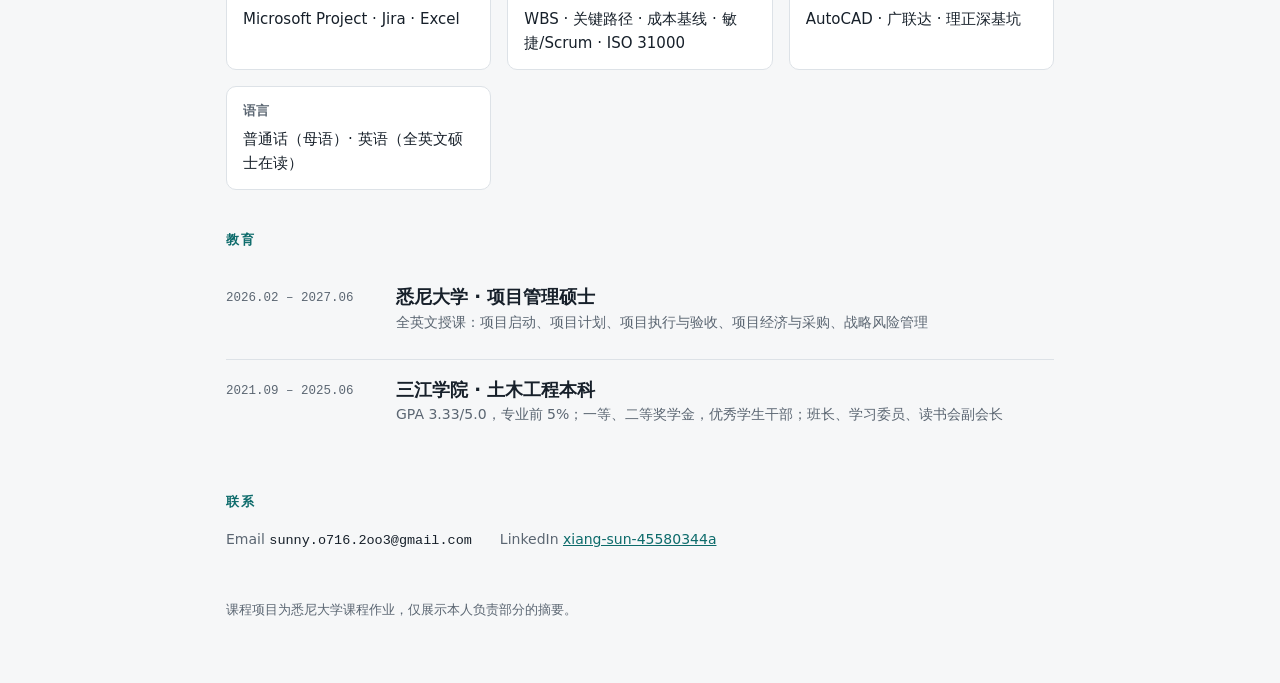
==== commit 7b4aa1ff: "Add files via upload" ====
--- a/index.html
+++ b/index.html
@@ -154,7 +154,7 @@
     <span class="go"><span lang-block="zh">查看评价过程与原文 →</span><span lang-block="en">See the evaluation →</span></span>
   </a>
 
-  <div class="proj soon">
+  <a class="proj" href="work/pawconnect.html">
     <div class="pmeta"><span>PMGT5871</span><span lang-block="zh">5 人 Scrum 团队 · 本人负责 Epic E1 · 2026.10–11</span><span lang-block="en">5-person Scrum team · I owned Epic E1 · Oct–Nov 2026</span></div>
     <h3><span lang-block="zh">PawConnect：用 Scrum 三个 Sprint 做出宠物领养平台原型</span><span lang-block="en">PawConnect: a pet-adoption prototype in three Scrum sprints</span></h3>
     <p lang-block="zh">团队在 Jira 管理 5 个 Epic、30 个用户故事，用 Softr 搭原型。我负责宠物浏览与搜索：写带验收标准的用户故事，交付列表和筛选功能，逐条测试和复测；前期还做了 Softr 可行性测试，结论决定了团队的工具选型。</p>
@@ -162,18 +162,37 @@
     <div class="pskill"><b lang-block="zh">技能</b><b lang-block="en">Skills</b><span>Scrum</span><span>Jira</span><span>User stories</span><span>Softr</span></div>
     <div class="pskill"><b lang-block="zh">能力</b><b lang-block="en">Shows</b><span lang-block="zh">把需求拆成可交付、可测试的任务 · 按验收标准测试</span><span lang-block="en">Breaks requirements into testable deliverables · tests against acceptance criteria</span></div>
     <div class="metric"><span>Sprint 1: 17/17 pts</span><span>Sprint 2: 22 pts</span></div>
-    <span class="go muted"><span lang-block="zh">出分后上线详情</span><span lang-block="en">Details after grading</span></span>
-  </div>
-
-  <div class="proj soon">
-    <div class="pmeta"><span>PMGT5820</span><span lang-block="zh">小组项目（Group 11）· 2026.08–09</span><span lang-block="en">Group project (Group 11) · Aug–Sep 2026</span></div>
+    <span class="go"><span lang-block="zh">查看 Sprint 过程与截图 →</span><span lang-block="en">See the sprints →</span></span>
+  </a>
+
+  <a class="proj" href="work/nexusone.html">
+    <div class="pmeta"><span>PMGT5820</span><span lang-block="zh">基线由本人搭建 · 仪表盘个人完成 · 2026.08–11</span><span lang-block="en">I built the baseline · dashboard done solo · Aug–Nov 2026</span></div>
     <h3><span lang-block="zh">NexusOne：7000 万澳元银行核心系统迁移的进度与成本控制</span><span lang-block="en">NexusOne: schedule and cost control for a AUD 70m core-banking migration</span></h3>
-    <p lang-block="zh">用 MS Project 搭建执行基线：159 项任务、4 层 WBS、7 个强制里程碑。之后个人完成挣值分析和一页式状态仪表盘：SPI 0.851、CPI 0.871，预计完工成本 7,680 万，超出上限 677 万，向指导委员会提出需要决策的事项。</p>
-    <p lang-block="en">Built the execution baseline in Microsoft Project: 159 tasks, a 4-level WBS and 7 mandated milestones. I then did an individual earned-value analysis and a one-page status dashboard: SPI 0.851, CPI 0.871, EAC AUD 76.8m (6.77m over the cap), with decisions put to the steering committee.</p>
+    <p lang-block="zh">我主导用 MS Project 搭建执行基线：159 项任务、4 层 WBS、7 个强制里程碑。之后个人完成挣值分析和一页式状态仪表盘：SPI 0.851、CPI 0.871，预计完工成本 7,680 万，超出上限 677 万，向指导委员会提出需要决策的事项。期末我还写了收尾报告的执行摘要和结论，并负责全文整合。</p>
+    <p lang-block="en">I led the build of the execution baseline in Microsoft Project: 159 tasks, a 4-level WBS and 7 mandated milestones. I then did an individual earned-value analysis and a one-page status dashboard: SPI 0.851, CPI 0.871, EAC AUD 76.8m (6.77m over the cap), with decisions put to the steering committee. At close-out I wrote the executive summary and conclusion and integrated the report.</p>
     <div class="pskill"><b lang-block="zh">技能</b><b lang-block="en">Skills</b><span>MS Project</span><span>WBS</span><span>Critical path</span><span>Earned value</span></div>
     <div class="pskill"><b lang-block="zh">能力</b><b lang-block="en">Shows</b><span lang-block="zh">从数据里找出核心问题 · 用一页纸向上汇报</span><span lang-block="en">Finds the core issue in the numbers · reports upward on one page</span></div>
-    <span class="go muted"><span lang-block="zh">出分后上线详情</span><span lang-block="en">Details after grading</span></span>
-  </div>
+    <span class="go"><span lang-block="zh">查看基线、仪表盘与收尾报告 →</span><span lang-block="en">See baseline, dashboard and close-out →</span></span>
+  </a>
+
+  <a class="proj" href="work/greenfield.html">
+    <div class="pmeta"><span>PMGT5871</span><span lang-block="zh">5 人小组 · 本人负责成本、质量、资源三章 · 2026.10</span><span lang-block="en">Group of 5 · I wrote cost, quality and resources · Oct 2026</span></div>
+    <h3><span lang-block="zh">Project Greenfield：880 万澳元社区体育馆的成本、质量与资源计划</span><span lang-block="en">Project Greenfield: cost, quality and resource plans for a AUD 8.8m pavilion</span></h3>
+    <p lang-block="zh">按风险量化定不可预见费（50 万，覆盖期望损失的 120%），编出逐月预算和 S 曲线，写明挣值控制阈值；合稿时发现排程里施工期内部监督人员为零，补上人员计划和资源直方图。</p>
+    <p lang-block="en">Set contingency from quantified risk (AUD 500k, 120% of EMV), built a monthly budget and S-curve with earned-value thresholds, and at merge found zero in-house supervision during construction, then added a staffing plan and histogram.</p>
+    <div class="pskill"><b lang-block="zh">技能</b><b lang-block="en">Skills</b><span>Cost estimating</span><span>EMV contingency</span><span>Cost of quality</span><span>Resource histogram</span></div>
+    <div class="pskill"><b lang-block="zh">能力</b><b lang-block="en">Shows</b><span lang-block="zh">每个数字都有依据 · 发现跨章节矛盾</span><span lang-block="en">Every number justified · catches cross-chapter gaps</span></div>
+    <span class="go"><span lang-block="zh">查看三章计划 →</span><span lang-block="en">See the plans →</span></span>
+  </a>
+
+  <a class="proj" href="work/inland-rail.html">
+    <div class="pmeta"><span>PMGT5872</span><span lang-block="zh">小组展示 · 本人负责实施与交付 · 2026.10</span><span lang-block="en">Group presentation · I owned implementation · Oct 2026</span></div>
+    <h3><span lang-block="zh">Inland Rail：重建社区信任的沟通实施方案</span><span lang-block="en">Inland Rail: an implementation plan for rebuilding community trust</span></h3>
+    <p lang-block="zh">把沟通策略落到执行：先对齐事实、私下先告知受影响的土地所有者、再公开倾听、每次会后公布「你们说了，我们做了」；每个关切都有负责人和 48 小时升级时限。</p>
+    <p lang-block="en">Turned the strategy into execution: align facts, tell affected landholders privately first, then listen publicly and publish "you said, we did" after each session; every concern has an owner and a 48-hour escalation clock.</p>
+    <div class="pskill"><b lang-block="zh">技能</b><b lang-block="en">Skills</b><span>Engagement planning</span><span>Escalation design</span></div>
+    <span class="go"><span lang-block="zh">查看两页方案 →</span><span lang-block="en">See the slides →</span></span>
+  </a>
 
   <a class="proj" href="work/metro-excavation.html">
     <div class="pmeta"><span lang-block="zh">本科毕业设计</span><span lang-block="en">Undergraduate thesis</span><span lang-block="zh">三江学院 · 2025</span><span lang-block="en">Sanjiang University · 2025</span><span class="score" lang-block="zh">良好</span></div>
@@ -185,14 +204,15 @@
     <span class="go"><span lang-block="zh">查看设计过程、图纸与计算结果 →</span><span lang-block="en">See the design →</span></span>
   </a>
 
-  <div class="proj soon">
+  <a class="proj" href="work/expansive-soil.html">
     <div class="pmeta"><span lang-block="zh">大学生创新创业训练计划</span><span lang-block="en">Undergraduate research project</span><span lang-block="zh">项目负责人 · 2024</span><span lang-block="en">Project lead · 2024</span></div>
     <h3><span lang-block="zh">工业废渣改良膨胀土：动三轴试验研究</span><span lang-block="en">Expansive soil stabilised with industrial waste: dynamic triaxial tests</span></h3>
     <p lang-block="zh">作为负责人制定试验方案（矿渣与粉煤灰 3:7，围压 120、150、180 kPa 三档），带领三人团队完成配土、击实、养护和动三轴试验，分析循环荷载下滞回曲线的变化，主笔结题报告。</p>
     <p lang-block="en">As lead I designed the test programme (slag to fly ash 3:7; confining pressures of 120, 150 and 180 kPa), led a team of three through sample preparation, curing and dynamic triaxial testing, analysed hysteresis under cyclic loading, and was main author of the final report.</p>
     <div class="pskill"><b lang-block="zh">技能</b><b lang-block="en">Skills</b><span lang-block="zh">土工试验</span><span lang-block="en">Geotechnical testing</span><span lang-block="zh">动三轴</span><span lang-block="en">Dynamic triaxial</span><span lang-block="zh">数据分析</span><span lang-block="en">Data analysis</span></div>
     <div class="pskill"><b lang-block="zh">能力</b><b lang-block="en">Shows</b><span lang-block="zh">牵头科研项目从方案到结题 · 组织团队分工</span><span lang-block="en">Leads a project from design to report · organises team work</span></div>
-  </div>
+    <span class="go"><span lang-block="zh">查看试验过程与结果 →</span><span lang-block="en">See the tests →</span></span>
+  </a>
 
   </div>
 </section>
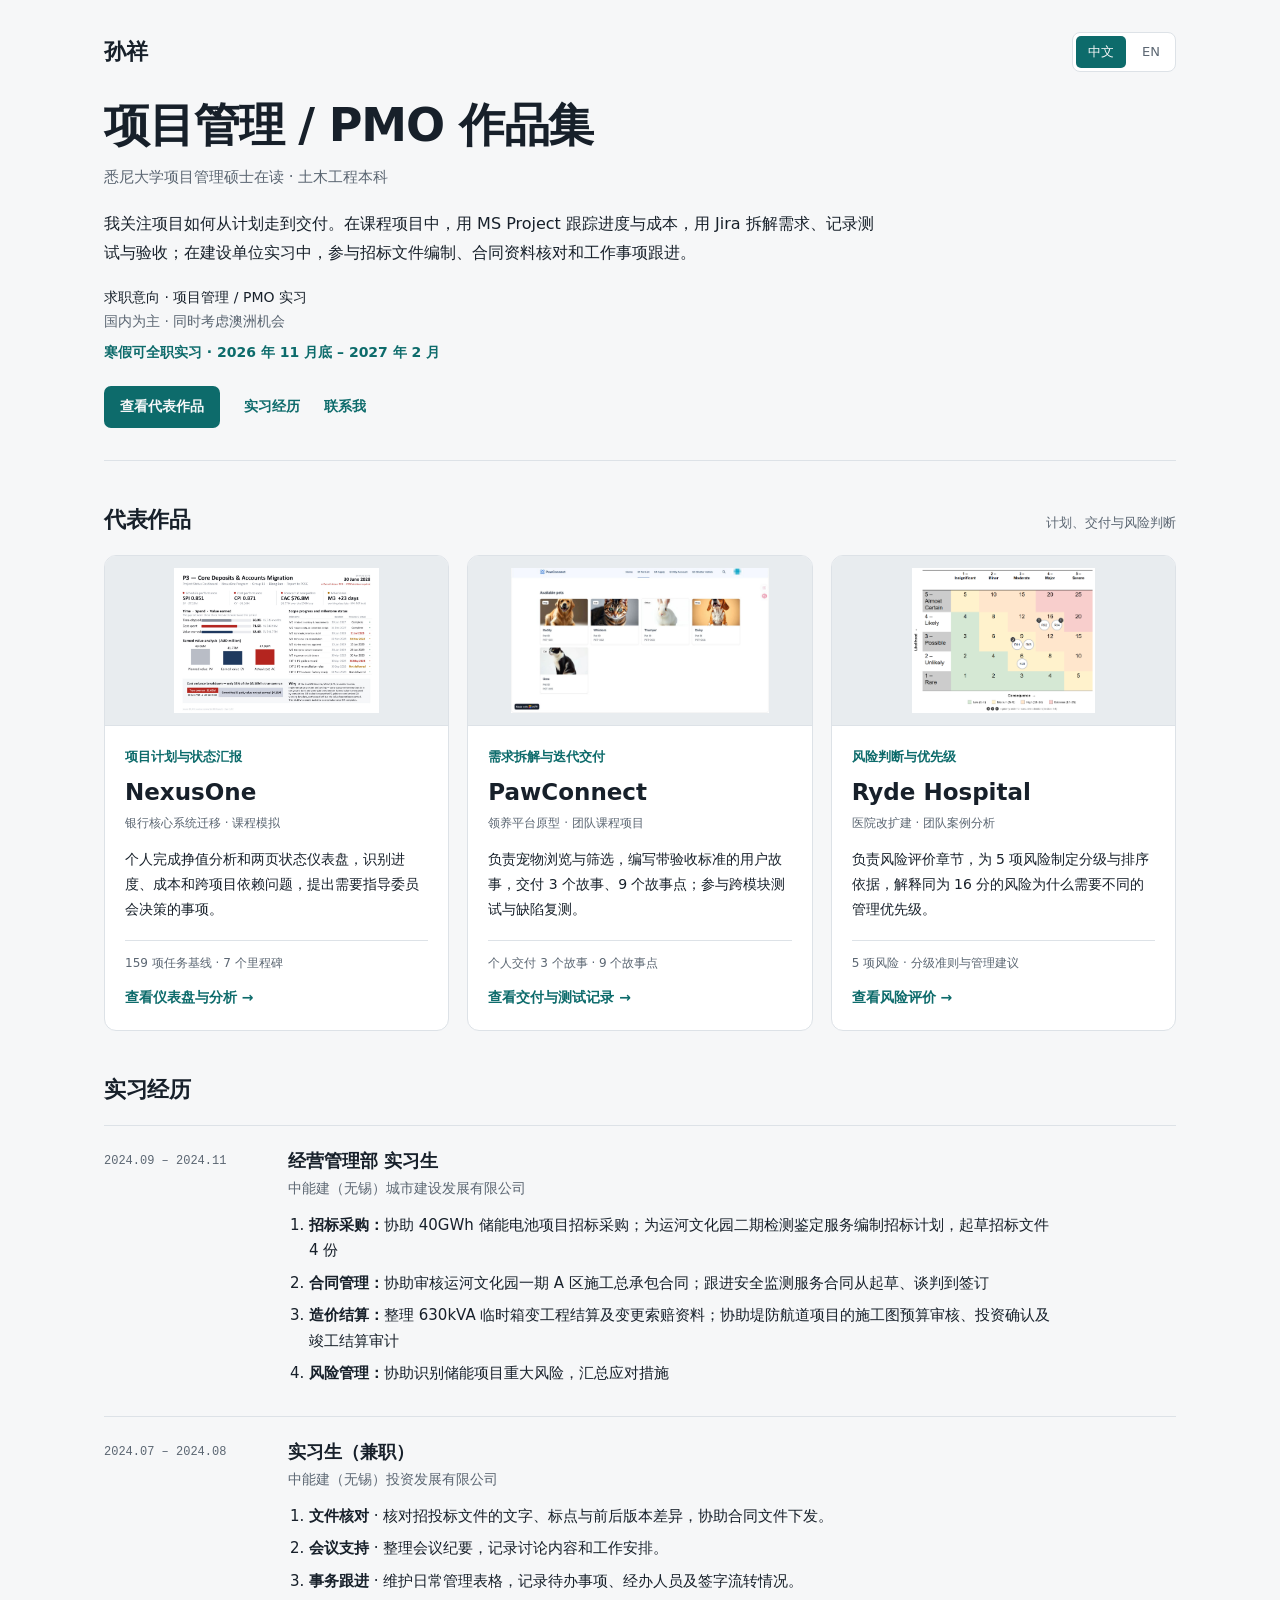
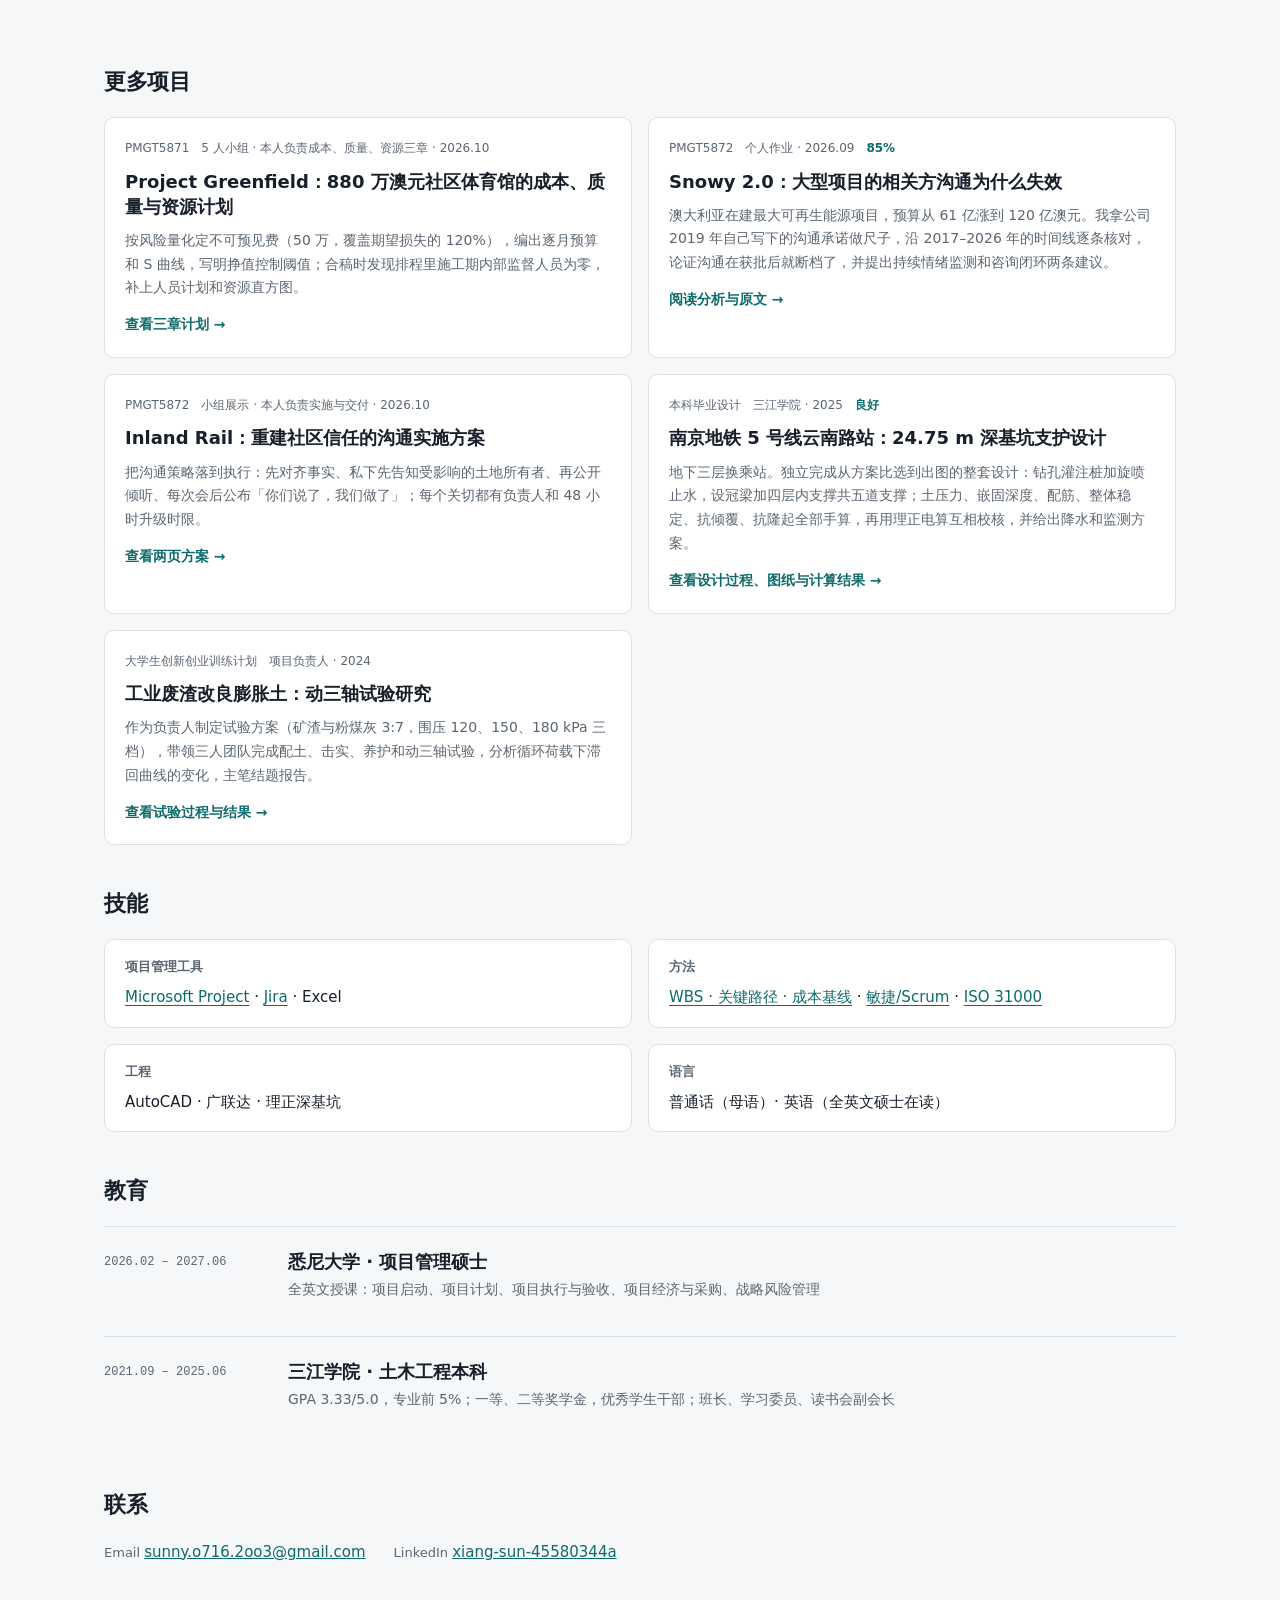
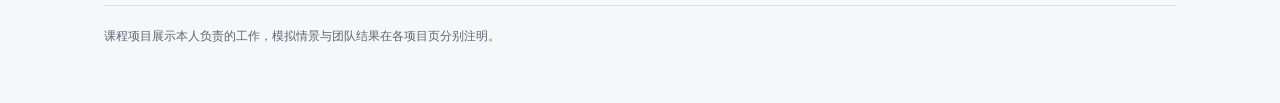
==== commit bba832a8: "Add files via upload" ====
--- a/index.html
+++ b/index.html
@@ -3,101 +3,70 @@
 <head>
 <meta charset="utf-8">
 <meta name="viewport" content="width=device-width, initial-scale=1">
-<meta name="description" content="孙祥 Xiang Sun｜项目管理硕士（悉尼大学）· 土木工程本科｜实习与项目作品集">
-<title>孙祥 Xiang Sun｜项目作品集</title>
+<meta name="description" content="孙祥的项目管理与 PMO 作品集，展示进度成本分析、敏捷交付、风险评价及建设单位实习经历。国内为主，同时考虑澳洲机会。">
+<title>孙祥｜项目管理 / PMO 作品集</title>
 
 <style>
-/* Layout: one reading column, a left "baseline" rail of dates like a schedule; bilingual toggle */
-:root{
-  --bg:#f6f7f8; --surface:#ffffff; --fg:#17202a; --muted:#5b6672; --line:#dde2e7;
-  --accent:#0d6b6b; --accent-soft:#e3f1f0; --bar:#c9d3dc;
-  --display:-apple-system,"Segoe UI","PingFang SC","Microsoft YaHei",system-ui,sans-serif;
-  --body:-apple-system,"Segoe UI","PingFang SC","Microsoft YaHei",system-ui,sans-serif;
-  --mono:ui-monospace,"SF Mono",Menlo,Consolas,monospace;
-}
-@media (prefers-color-scheme: dark){:root:not([data-theme="light"]){
-  --bg:#0f1418; --surface:#161d22; --fg:#e6ebef; --muted:#9aa6b1; --line:#26313a;
-  --accent:#4fbdb6; --accent-soft:#16312f; --bar:#2c3944; color-scheme:dark}}
-:root[data-theme="dark"]{
-  --bg:#0f1418; --surface:#161d22; --fg:#e6ebef; --muted:#9aa6b1; --line:#26313a;
-  --accent:#4fbdb6; --accent-soft:#16312f; --bar:#2c3944; color-scheme:dark}
-body{background:var(--bg);color:var(--fg);font-family:var(--body);font-size:15px;line-height:1.6}
-.wrap{max-width:860px;margin:0 auto;padding-block:40px 64px;padding-left:max(16px,env(safe-area-inset-left,0px));padding-right:max(16px,env(safe-area-inset-right,0px))}
-header{display:flex;flex-wrap:wrap;justify-content:space-between;gap:16px;align-items:flex-start;border-bottom:1px solid var(--line);padding-bottom:24px}
-h1{font-family:var(--display);font-size:clamp(28px,5vw,40px);line-height:1.1;margin:0;letter-spacing:-.01em;text-wrap:balance}
-h1 small{display:block;font-size:.5em;color:var(--muted);font-weight:500;margin-top:6px;letter-spacing:0}
-.tag{margin:12px 0 0;color:var(--fg);max-width:60ch}
-.avail{display:inline-flex;gap:8px;align-items:center;margin-top:14px;background:var(--accent-soft);color:var(--accent);font-weight:600;font-size:13px;padding:6px 12px;border-radius:999px}
-.avail::before{content:"";width:8px;height:8px;border-radius:50%;background:var(--accent)}
-.langs{display:flex;gap:4px;border:1px solid var(--line);border-radius:8px;padding:3px;background:var(--surface)}
-.langs button{font:inherit;font-size:13px;border:0;background:none;color:var(--muted);padding:6px 12px;border-radius:6px;cursor:pointer}
-.langs button[aria-pressed="true"]{background:var(--accent);color:#fff}
-.langs button:focus-visible,a:focus-visible{outline:2px solid var(--accent);outline-offset:2px}
-section{margin-top:40px}
-h2{font-family:var(--display);font-size:13px;text-transform:uppercase;letter-spacing:.12em;color:var(--accent);margin:0 0 16px}
-.row{display:grid;grid-template-columns:150px 1fr;gap:20px;padding:18px 0;border-top:1px solid var(--line)}
-.row:first-of-type{border-top:0}
-.when{font-family:var(--mono);font-size:12.5px;color:var(--muted);padding-top:3px;font-variant-numeric:tabular-nums}
-.what{min-width:0}
-h3{font-family:var(--display);font-size:18px;margin:0;line-height:1.3;text-wrap:balance}
-.org{color:var(--muted);font-size:14px;margin:2px 0 8px}
-ol{margin:0;padding-left:22px;list-style:decimal}
-li{margin:4px 0;max-width:68ch}
-li b{font-weight:600}
-.metric{display:flex;flex-wrap:wrap;gap:8px;margin-top:10px}
-.metric span{font-family:var(--mono);font-size:12px;border:1px solid var(--line);border-radius:6px;padding:3px 8px;color:var(--fg);background:var(--surface)}
-.budget{margin-top:12px;max-width:420px}
-.budget .track{height:10px;background:var(--bar);border-radius:3px;position:relative;overflow:hidden}
-.budget .fill{position:absolute;inset:0 auto 0 0;width:95.6%;background:var(--accent)}
-.budget .cap{display:flex;justify-content:space-between;font-family:var(--mono);font-size:11.5px;color:var(--muted);margin-top:4px}
-.skills{display:grid;grid-template-columns:repeat(auto-fit,minmax(220px,1fr));gap:16px}
-.skills div{background:var(--surface);border:1px solid var(--line);border-radius:10px;padding:14px 16px;min-width:0}
-.skills h4{margin:0 0 6px;font-size:13px;color:var(--muted);font-weight:600}
-.contact{display:flex;flex-wrap:wrap;gap:12px 28px;font-size:14px}
-.contact span{color:var(--muted)}
-.contact code{font-family:var(--mono);font-size:13.5px;color:var(--fg);user-select:all}
-a{color:var(--accent)}
-[lang-block]{display:none}
-html[data-lang="zh"] [lang-block="zh"],html[data-lang="en"] [lang-block="en"]{display:block}
-html[data-lang="zh"] span[lang-block="zh"],html[data-lang="en"] span[lang-block="en"]{display:inline}
-.lead{color:var(--muted);margin:-8px 0 16px;font-size:14px}
-.projs{display:grid;gap:16px}
-.proj{display:block;background:var(--surface);border:1px solid var(--line);border-left:4px solid var(--accent);border-radius:10px;padding:18px 20px;color:inherit;text-decoration:none}
-a.proj:hover{border-color:var(--accent)}
-a.proj:hover .go{text-decoration:underline}
-.proj.soon{border-left-color:var(--bar)}
-.pmeta{display:flex;flex-wrap:wrap;gap:6px 14px;font-family:var(--mono);font-size:12px;color:var(--muted)}
-.pmeta .score{color:var(--accent);font-weight:700}
-.proj h3{font-size:19px;margin:8px 0 8px}
-.proj p{margin:0 0 10px;max-width:70ch}
-.pskill{display:flex;flex-wrap:wrap;align-items:baseline;gap:6px;margin-top:6px;font-size:13.5px}
-.pskill b{font-size:12px;color:var(--muted);font-weight:600;min-width:3em}
-.pskill>span:not([lang-block]),.pskill>span[lang-block]{border:1px solid var(--line);border-radius:6px;padding:1px 8px;background:var(--bg)}
-html[data-lang="zh"] .pskill>[lang-block="en"],html[data-lang="en"] .pskill>[lang-block="zh"]{display:none}
-.go{display:inline-block;margin-top:14px;font-weight:600;color:var(--accent);font-size:14.5px}
-.go.muted{color:var(--muted);font-weight:500;font-size:13px}
-footer{margin-top:48px;color:var(--muted);font-size:12.5px}
-@media (max-width:560px){.row{grid-template-columns:1fr;gap:4px}}
-</style>
-<style>body{margin:0}*{box-sizing:border-box}img{max-width:100%}</style>
-</head>
-<body>
-
-<div class="wrap">
-<header>
-  <div>
-    <h1>孙祥 Xiang (Sonny) Sun<small><span lang-block="zh">悉尼大学 项目管理硕士 · 土木工程本科</span><span lang-block="en">Master of Project Management, University of Sydney · BEng Civil Engineering</span></small></h1>
-    <p class="tag" lang-block="zh">做过建设单位侧的招标采购、合同审核与结算审计；会用 MS Project 搭进度与成本基线，用 Jira 跑 Scrum。</p>
-    <p class="tag" lang-block="en">Owner-side experience in tendering, contract review and final-account audit. I build schedule and cost baselines in Microsoft Project and run Scrum in Jira.</p>
-    <div class="avail"><span lang-block="zh">寒假可全职实习：2026 年 11 月底 – 2027 年 2 月（约 3 个月）</span><span lang-block="en">Available full-time: late Nov 2026 – Feb 2027 (about 3 months)</span></div>
+:root{--bg:#f6f7f8;--surface:#fff;--fg:#17202a;--muted:#5b6672;--line:#dde2e7;--accent:#0d6b6b;--accent-soft:#e3f1f0;--body:-apple-system,"Segoe UI","PingFang SC","Microsoft YaHei",system-ui,sans-serif;--mono:ui-monospace,"SF Mono",Menlo,Consolas,monospace}
+@media(prefers-color-scheme:dark){:root:not([data-theme="light"]){--bg:#0f1418;--surface:#161d22;--fg:#e6ebef;--muted:#a6b2bc;--line:#2b3740;--accent:#79c9c3;--accent-soft:#193230;color-scheme:dark}}
+*{box-sizing:border-box}html{scroll-behavior:smooth;scroll-padding-top:24px}body{margin:0;background:var(--bg);color:var(--fg);font:15px/1.7 var(--body)}a{color:var(--accent)}img{max-width:100%;height:auto}button,a{-webkit-tap-highlight-color:transparent}a:focus-visible,button:focus-visible{outline:2px solid var(--accent);outline-offset:4px}
+.wrap{max-width:1120px;margin:auto;padding:32px max(24px,env(safe-area-inset-right)) 56px max(24px,env(safe-area-inset-left))}header{padding-bottom:32px;border-bottom:1px solid var(--line)}.topline{display:flex;align-items:center;justify-content:space-between;gap:24px;margin-bottom:26px}.name{font-size:22px;font-weight:650;margin:0}.langs{display:flex;gap:4px;padding:3px;border:1px solid var(--line);border-radius:8px;background:var(--surface)}.langs button{font:inherit;font-size:13px;border:0;background:none;color:var(--muted);padding:5px 12px;border-radius:5px;cursor:pointer}.langs button[aria-pressed="true"]{background:var(--accent);color:var(--bg)}
+h1{font-size:clamp(29px,4.2vw,46px);line-height:1.2;letter-spacing:-.025em;margin:0 0 12px;text-wrap:balance}.education-line{color:var(--muted);margin:0;font-size:15px}.intro{max-width:780px;font-size:16px;line-height:1.85;margin:18px 0}.availability p{margin:0}.availability{font-size:14px}.locations{color:var(--muted)}.avail{color:var(--accent);font-weight:600;padding-top:7px}.hero-actions{display:flex;align-items:center;flex-wrap:wrap;gap:12px 24px;margin-top:22px}.hero-actions a{text-decoration:none;font-weight:600;font-size:14px}.hero-actions a:hover{text-decoration:underline}.primary{background:var(--accent);color:var(--bg);border-radius:7px;padding:9px 16px}
+section{margin-top:44px}h2{font-size:22px;line-height:1.35;margin:0 0 20px;letter-spacing:-.02em}h3{font-size:18px;line-height:1.4;margin:0}.section-heading{display:flex;align-items:baseline;justify-content:space-between;gap:12px;margin-bottom:20px}.section-heading h2{margin:0}.section-heading p{font-size:13px;color:var(--muted);margin:0}.featured-grid{display:grid;grid-template-columns:repeat(3,minmax(0,1fr));gap:18px}.featured-card{color:inherit;text-decoration:none;background:var(--surface);border:1px solid var(--line);border-radius:12px;overflow:hidden;display:flex;flex-direction:column;transition:border-color .15s}.featured-card:hover{border-color:var(--accent)}.feature-image{height:170px;padding:12px;background:#e8ecef;border-bottom:1px solid var(--line)}.feature-image img{width:100%;height:100%;object-fit:contain;display:block}.feature-body{padding:20px;display:flex;flex-direction:column;flex:1}.feature-body p{margin:0}.capability{font-size:13px;color:var(--accent);font-weight:650;margin-bottom:8px!important}.featured-card h3{font-size:23px;margin-bottom:5px}.context{font-size:12px;color:var(--muted);margin-bottom:13px!important}.feature-description{font-size:14px;line-height:1.8;flex:1}.feature-fact{font-size:12px;border-top:1px solid var(--line);margin-top:18px!important;padding-top:12px;color:var(--muted)}.go{display:block;color:var(--accent);font-size:14px;font-weight:600;margin-top:13px}.featured-card:hover .go,.proj:hover .go{text-decoration:underline}
+.row{display:grid;grid-template-columns:160px minmax(0,1fr);gap:24px;border-top:1px solid var(--line);padding:22px 0}.when{font:12px/1.8 var(--mono);color:var(--muted);padding-top:3px}.org{color:var(--muted);font-size:14px;margin:4px 0 12px}ol{margin:0;padding-left:21px}li{margin:7px 0;max-width:78ch}li b{font-weight:600}.projs{display:grid;grid-template-columns:repeat(2,minmax(0,1fr));gap:16px}.proj{display:block;background:var(--surface);border:1px solid var(--line);border-radius:10px;padding:20px;color:inherit;text-decoration:none}.proj:hover{border-color:var(--accent)}.pmeta{display:flex;flex-wrap:wrap;gap:4px 12px;font-size:12px;color:var(--muted)}.score{color:var(--accent);font-weight:600}.proj h3{margin:10px 0}.proj p{font-size:14px;margin:0;color:var(--muted)}.skills{display:grid;grid-template-columns:repeat(2,minmax(0,1fr));gap:16px}.skills>div{border:1px solid var(--line);border-radius:10px;padding:16px 20px;background:var(--surface)}.skills h4{font-size:13px;color:var(--muted);margin:0 0 7px}.skills a{text-decoration:underline;text-underline-offset:3px}.contact{display:flex;flex-wrap:wrap;gap:12px 28px;overflow-wrap:anywhere}.contact span,.additional{color:var(--muted);font-size:13px}.additional{margin-top:18px}footer{border-top:1px solid var(--line);padding-top:20px;margin-top:40px;font-size:12px;color:var(--muted)}
+[lang-block]{display:none}html[data-lang="zh"] [lang-block="zh"],html[data-lang="en"] [lang-block="en"]{display:block}html[data-lang="zh"] span[lang-block="zh"],html[data-lang="en"] span[lang-block="en"]{display:inline}
+@media(max-width:800px){.featured-grid{grid-template-columns:1fr}.featured-card{display:grid;grid-template-columns:180px minmax(0,1fr)}.feature-image{height:100%;min-height:210px;border-bottom:0;border-right:1px solid var(--line);padding:10px}.feature-body{padding:18px}.featured-card h3{font-size:21px}.feature-fact{margin-top:12px!important}.projs{grid-template-columns:1fr}}
+@media(max-width:560px){.wrap{padding:22px 18px 40px}.topline{margin-bottom:22px}.intro{font-size:15px}.section-heading{align-items:flex-start;flex-direction:column;gap:5px}.featured-card{display:flex}.feature-image{height:168px;min-height:0;border:0;border-bottom:1px solid var(--line)}.row{grid-template-columns:1fr;gap:5px}.skills{grid-template-columns:1fr}.hero-actions{gap:12px 20px}section{margin-top:36px}}
+@media(prefers-reduced-motion:reduce){html{scroll-behavior:auto}.featured-card{transition:none}}
+</style></head><body><main class="wrap"><header>
+  <div class="topline"><p class="name"><span lang-block="zh">孙祥</span><span lang-block="en">Xiang Sun</span></p>
+    <div class="langs" role="group" aria-label="Language">
+      <button id="btn-zh" data-l="zh" aria-pressed="true">中文</button>
+      <button id="btn-en" data-l="en" aria-pressed="false">EN</button>
+    </div>
   </div>
-  <div class="langs" role="group" aria-label="Language">
-    <button id="btn-zh" data-l="zh" aria-pressed="true">中文</button>
-    <button id="btn-en" data-l="en" aria-pressed="false">EN</button>
+  <h1><span lang-block="zh">项目管理 / PMO 作品集</span><span lang-block="en">Project Management / PMO Portfolio</span></h1>
+  <p class="education-line"><span lang-block="zh">悉尼大学项目管理硕士在读 · 土木工程本科</span><span lang-block="en">Master of Project Management student, University of Sydney · BEng Civil Engineering</span></p>
+  <p class="intro" lang-block="zh">我关注项目如何从计划走到交付。在课程项目中，用 MS Project 跟踪进度与成本，用 Jira 拆解需求、记录测试与验收；在建设单位实习中，参与招标文件编制、合同资料核对和工作事项跟进。</p>
+  <p class="intro" lang-block="en">I focus on moving projects from planning to delivery. My coursework uses Microsoft Project for schedule and cost tracking, and Jira for requirements, testing and acceptance. My owner-side internships involved tender documents, contract records and task follow-up.</p>
+  <div class="availability"><p><span lang-block="zh">求职意向 · 项目管理 / PMO 实习</span><span lang-block="en">Seeking project management / PMO internships</span></p><p class="locations"><span lang-block="zh">国内为主 · 同时考虑澳洲机会</span><span lang-block="en">Primarily China · also open to opportunities in Australia</span></p>
+    <p class="avail"><span lang-block="zh">寒假可全职实习 · 2026 年 11 月底 – 2027 年 2 月</span><span lang-block="en">Available full-time · late Nov 2026 – Feb 2027</span></p>
   </div>
-</header>
-
-<section>
+  <nav class="hero-actions" aria-label="Portfolio navigation"><a class="primary" href="#selected-work"><span lang-block="zh">查看代表作品</span><span lang-block="en">Explore selected work</span></a><a href="#experience"><span lang-block="zh">实习经历</span><span lang-block="en">Experience</span></a><a href="#contact"><span lang-block="zh">联系我</span><span lang-block="en">Contact</span></a></nav>
+</header><section id="selected-work">
+  <div class="section-heading"><h2><span lang-block="zh">代表作品</span><span lang-block="en">Selected work</span></h2><p><span lang-block="zh">计划、交付与风险判断</span><span lang-block="en">Planning, delivery and risk judgement</span></p></div>
+  <div class="featured-grid"><a class="featured-card" href="work/nexusone.html">
+      <div class="feature-image"><img src="work/img/nexus-dashboard-1.jpg" alt="NexusOne" width="420" height="210"></div>
+      <div class="feature-body">
+        <p class="capability"><span lang-block="zh">项目计划与状态汇报</span><span lang-block="en">Planning & status reporting</span></p>
+        <h3>NexusOne</h3>
+        <p class="context"><span lang-block="zh">银行核心系统迁移 · 课程模拟</span><span lang-block="en">Core-banking migration · course simulation</span></p>
+        <p class="feature-description"><span lang-block="zh">个人完成挣值分析和两页状态仪表盘，识别进度、成本和跨项目依赖问题，提出需要指导委员会决策的事项。</span><span lang-block="en">Independently produced earned-value analysis and a two-page dashboard covering schedule, cost, dependencies and decisions for the steering committee.</span></p>
+        <p class="feature-fact"><span lang-block="zh">159 项任务基线 · 7 个里程碑</span><span lang-block="en">159-task baseline · 7 milestones</span></p>
+        <span class="go"><span lang-block="zh">查看仪表盘与分析 →</span><span lang-block="en">View dashboard & analysis →</span></span>
+      </div>
+    </a><a class="featured-card" href="work/pawconnect.html">
+      <div class="feature-image"><img src="work/img/paw-list.jpg" alt="PawConnect" width="420" height="210"></div>
+      <div class="feature-body">
+        <p class="capability"><span lang-block="zh">需求拆解与迭代交付</span><span lang-block="en">Requirements & iterative delivery</span></p>
+        <h3>PawConnect</h3>
+        <p class="context"><span lang-block="zh">领养平台原型 · 团队课程项目</span><span lang-block="en">Adoption prototype · team coursework</span></p>
+        <p class="feature-description"><span lang-block="zh">负责宠物浏览与筛选，编写带验收标准的用户故事，交付 3 个故事、9 个故事点；参与跨模块测试与缺陷复测。</span><span lang-block="en">Owned pet browsing and filters, wrote acceptance criteria and delivered 3 stories worth 9 points. Tested cross-feature flows and retested defects.</span></p>
+        <p class="feature-fact"><span lang-block="zh">个人交付 3 个故事 · 9 个故事点</span><span lang-block="en">My delivery · 3 stories · 9 points</span></p>
+        <span class="go"><span lang-block="zh">查看交付与测试记录 →</span><span lang-block="en">View delivery & testing →</span></span>
+      </div>
+    </a><a class="featured-card" href="work/ryde-risk-evaluation.html">
+      <div class="feature-image"><img src="work/img/ryde-risk-matrix.png" alt="Ryde Hospital" width="420" height="210"></div>
+      <div class="feature-body">
+        <p class="capability"><span lang-block="zh">风险判断与优先级</span><span lang-block="en">Risk evaluation & priorities</span></p>
+        <h3>Ryde Hospital</h3>
+        <p class="context"><span lang-block="zh">医院改扩建 · 团队案例分析</span><span lang-block="en">Hospital redevelopment · team case analysis</span></p>
+        <p class="feature-description"><span lang-block="zh">负责风险评价章节，为 5 项风险制定分级与排序依据，解释同为 16 分的风险为什么需要不同的管理优先级。</span><span lang-block="en">Wrote the risk evaluation, applied criteria to 5 risks and explained why two risks scoring 16 require different management priorities.</span></p>
+        <p class="feature-fact"><span lang-block="zh">5 项风险 · 分级准则与管理建议</span><span lang-block="en">5 risks · criteria & recommendations</span></p>
+        <span class="go"><span lang-block="zh">查看风险评价 →</span><span lang-block="en">View risk evaluation →</span></span>
+      </div>
+    </a></div>
+</section><section id="experience">
   <h2><span lang-block="zh">实习经历</span><span lang-block="en">Experience</span></h2>
   <div class="row">
     <div class="when">2024.09 – 2024.11</div>
@@ -121,113 +90,59 @@
   <div class="row">
     <div class="when">2024.07 – 2024.08</div>
     <div class="what">
-      <h3><span lang-block="zh">实习生</span><span lang-block="en">Intern</span></h3>
+      <h3><span lang-block="zh">实习生（兼职）</span><span lang-block="en">Part-time Intern</span></h3>
       <p class="org"><span lang-block="zh">中能建（无锡）投资发展有限公司</span><span lang-block="en">CEEC Wuxi Investment Development Co., Ltd.</span></p>
-      <ol lang-block="zh"><li>协助工程计量结算、造价管理、建设投资确认、合同履约评价及招标采购；实习评价"工作质量优秀"，无缺勤</li></ol>
-      <ol lang-block="en"><li>Supported quantity measurement, final accounts, cost management, investment confirmation, contractor evaluation and tendering; rated "excellent" with full attendance</li></ol>
+      <ol lang-block="zh">
+        <li><b>文件核对</b> · 核对招投标文件的文字、标点与前后版本差异，协助合同文件下发。</li>
+        <li><b>会议支持</b> · 整理会议纪要，记录讨论内容和工作安排。</li>
+        <li><b>事务跟进</b> · 维护日常管理表格，记录待办事项、经办人员及签字流转情况。</li>
+      </ol>
+      <ol lang-block="en">
+        <li><b>Document checks</b> · Checked tender wording, punctuation and differences between versions, and supported contract-document distribution.</li>
+        <li><b>Meeting support</b> · Prepared meeting minutes documenting discussions and work arrangements.</li>
+        <li><b>Administrative tracking</b> · Maintained daily records of pending tasks, staff responsible and signature routing.</li>
+      </ol>
     </div>
   </div>
-</section>
-
-<section>
-  <h2><span lang-block="zh">项目作品</span><span lang-block="en">Selected work</span></h2>
-  <p class="lead"><span lang-block="zh">每个项目都可以点进去，看完整的思路、关键判断和原文。</span><span lang-block="en">Open any project for the full reasoning, key decisions and original work.</span></p>
-  <div class="projs">
-
-  <a class="proj" href="work/snowy-2-0.html">
+</section><section id="more-work"><h2><span lang-block="zh">更多项目</span><span lang-block="en">More projects</span></h2><div class="projs"><a class="proj" href="work/greenfield.html">
+    <div class="pmeta"><span>PMGT5871</span><span lang-block="zh">5 人小组 · 本人负责成本、质量、资源三章 · 2026.10</span><span lang-block="en">Group of 5 · I wrote cost, quality and resources · Oct 2026</span></div>
+    <h3><span lang-block="zh">Project Greenfield：880 万澳元社区体育馆的成本、质量与资源计划</span><span lang-block="en">Project Greenfield: cost, quality and resource plans for a AUD 8.8m pavilion</span></h3>
+    <p lang-block="zh">按风险量化定不可预见费（50 万，覆盖期望损失的 120%），编出逐月预算和 S 曲线，写明挣值控制阈值；合稿时发现排程里施工期内部监督人员为零，补上人员计划和资源直方图。</p>
+    <p lang-block="en">Set contingency from quantified risk (AUD 500k, 120% of EMV), built a monthly budget and S-curve with earned-value thresholds, and at merge found zero in-house supervision during construction, then added a staffing plan and histogram.</p>
+    <span class="go"><span lang-block="zh">查看三章计划 →</span><span lang-block="en">See the plans →</span></span>
+  </a><a class="proj" href="work/snowy-2-0.html">
     <div class="pmeta"><span>PMGT5872</span><span lang-block="zh">个人作业 · 2026.09</span><span lang-block="en">Individual · Sep 2026</span><span class="score">85%</span></div>
     <h3><span lang-block="zh">Snowy 2.0：大型项目的相关方沟通为什么失效</span><span lang-block="en">Snowy 2.0: why stakeholder communication broke down</span></h3>
     <p lang-block="zh">澳大利亚在建最大可再生能源项目，预算从 61 亿涨到 120 亿澳元。我拿公司 2019 年自己写下的沟通承诺做尺子，沿 2017–2026 年的时间线逐条核对，论证沟通在获批后就断档了，并提出持续情绪监测和咨询闭环两条建议。</p>
     <p lang-block="en">Australia's largest renewable project, with its budget rising from AUD 6.1bn to 12bn. I used the company's own 2019 engagement promises as the yardstick, traced them through 2017–2026, showed engagement stalled after approval, and proposed continuous sentiment monitoring and a closed consultation loop.</p>
-    <div class="pskill"><b lang-block="zh">技能</b><b lang-block="en">Skills</b><span>Stakeholder analysis</span><span>Evidence review</span><span>Academic writing</span></div>
-    <div class="pskill"><b lang-block="zh">能力</b><b lang-block="en">Shows</b><span lang-block="zh">用证据下判断 · 回应反方观点 · 建议可落地</span><span lang-block="en">Evidence-led judgement · tests counter-arguments · practical recommendations</span></div>
     <span class="go"><span lang-block="zh">阅读分析与原文 →</span><span lang-block="en">Read the analysis →</span></span>
-  </a>
-
-  <a class="proj" href="work/ryde-risk-evaluation.html">
-    <div class="pmeta"><span>PMGT5891</span><span lang-block="zh">6 人小组 · 本人负责风险评价章节 · 2026.09</span><span lang-block="en">Group of 6 · I wrote the risk evaluation · Sep 2026</span></div>
-    <h3><span lang-block="zh">Ryde 医院改扩建：5.27 亿澳元项目的风险评价</span><span lang-block="en">Ryde Hospital: risk evaluation for a AUD 527m redevelopment</span></h3>
-    <p lang-block="zh">医院一边施工一边要正常接诊。我按 ISO 31000 制定风险分级准则和两条兜底规则，评估 5 项主要风险；两项风险同为 16 分时，按「后果能否挽回、影响几个目标」排出先后，并画出给管理层看的风险总览图。</p>
-    <p lang-block="en">The hospital must keep treating patients during construction. Following ISO 31000, I set risk criteria plus two override rules, evaluated five key risks, broke ties between equal scores by reversibility and objectives affected, and built the executive risk overview.</p>
-    <div class="pskill"><b lang-block="zh">技能</b><b lang-block="en">Skills</b><span>ISO 31000</span><span>Risk matrix</span><span>Risk criteria</span><span>Prioritisation</span></div>
-    <div class="pskill"><b lang-block="zh">能力</b><b lang-block="en">Shows</b><span lang-block="zh">分数相同时说清先管哪个、为什么 · 把分析转成管理层结论</span><span lang-block="en">Explains what to tackle first and why · turns analysis into executive decisions</span></div>
-    <span class="go"><span lang-block="zh">查看评价过程与原文 →</span><span lang-block="en">See the evaluation →</span></span>
-  </a>
-
-  <a class="proj" href="work/pawconnect.html">
-    <div class="pmeta"><span>PMGT5871</span><span lang-block="zh">5 人 Scrum 团队 · 本人负责 Epic E1 · 2026.10–11</span><span lang-block="en">5-person Scrum team · I owned Epic E1 · Oct–Nov 2026</span></div>
-    <h3><span lang-block="zh">PawConnect：用 Scrum 三个 Sprint 做出宠物领养平台原型</span><span lang-block="en">PawConnect: a pet-adoption prototype in three Scrum sprints</span></h3>
-    <p lang-block="zh">团队在 Jira 管理 5 个 Epic、30 个用户故事，用 Softr 搭原型。我负责宠物浏览与搜索：写带验收标准的用户故事，交付列表和筛选功能，逐条测试和复测；前期还做了 Softr 可行性测试，结论决定了团队的工具选型。</p>
-    <p lang-block="en">The team ran 5 Epics and 30 user stories in Jira and built the prototype in Softr. I owned pet browsing and search: wrote stories with acceptance criteria, delivered list and filter features, and tested and retested each one. My early Softr feasibility test shaped the team's tool choice.</p>
-    <div class="pskill"><b lang-block="zh">技能</b><b lang-block="en">Skills</b><span>Scrum</span><span>Jira</span><span>User stories</span><span>Softr</span></div>
-    <div class="pskill"><b lang-block="zh">能力</b><b lang-block="en">Shows</b><span lang-block="zh">把需求拆成可交付、可测试的任务 · 按验收标准测试</span><span lang-block="en">Breaks requirements into testable deliverables · tests against acceptance criteria</span></div>
-    <div class="metric"><span>Sprint 1: 17/17 pts</span><span>Sprint 2: 22 pts</span></div>
-    <span class="go"><span lang-block="zh">查看 Sprint 过程与截图 →</span><span lang-block="en">See the sprints →</span></span>
-  </a>
-
-  <a class="proj" href="work/nexusone.html">
-    <div class="pmeta"><span>PMGT5820</span><span lang-block="zh">基线由本人搭建 · 仪表盘个人完成 · 2026.08–11</span><span lang-block="en">I built the baseline · dashboard done solo · Aug–Nov 2026</span></div>
-    <h3><span lang-block="zh">NexusOne：7000 万澳元银行核心系统迁移的进度与成本控制</span><span lang-block="en">NexusOne: schedule and cost control for a AUD 70m core-banking migration</span></h3>
-    <p lang-block="zh">我主导用 MS Project 搭建执行基线：159 项任务、4 层 WBS、7 个强制里程碑。之后个人完成挣值分析和一页式状态仪表盘：SPI 0.851、CPI 0.871，预计完工成本 7,680 万，超出上限 677 万，向指导委员会提出需要决策的事项。期末我还写了收尾报告的执行摘要和结论，并负责全文整合。</p>
-    <p lang-block="en">I led the build of the execution baseline in Microsoft Project: 159 tasks, a 4-level WBS and 7 mandated milestones. I then did an individual earned-value analysis and a one-page status dashboard: SPI 0.851, CPI 0.871, EAC AUD 76.8m (6.77m over the cap), with decisions put to the steering committee. At close-out I wrote the executive summary and conclusion and integrated the report.</p>
-    <div class="pskill"><b lang-block="zh">技能</b><b lang-block="en">Skills</b><span>MS Project</span><span>WBS</span><span>Critical path</span><span>Earned value</span></div>
-    <div class="pskill"><b lang-block="zh">能力</b><b lang-block="en">Shows</b><span lang-block="zh">从数据里找出核心问题 · 用一页纸向上汇报</span><span lang-block="en">Finds the core issue in the numbers · reports upward on one page</span></div>
-    <span class="go"><span lang-block="zh">查看基线、仪表盘与收尾报告 →</span><span lang-block="en">See baseline, dashboard and close-out →</span></span>
-  </a>
-
-  <a class="proj" href="work/greenfield.html">
-    <div class="pmeta"><span>PMGT5871</span><span lang-block="zh">5 人小组 · 本人负责成本、质量、资源三章 · 2026.10</span><span lang-block="en">Group of 5 · I wrote cost, quality and resources · Oct 2026</span></div>
-    <h3><span lang-block="zh">Project Greenfield：880 万澳元社区体育馆的成本、质量与资源计划</span><span lang-block="en">Project Greenfield: cost, quality and resource plans for a AUD 8.8m pavilion</span></h3>
-    <p lang-block="zh">按风险量化定不可预见费（50 万，覆盖期望损失的 120%），编出逐月预算和 S 曲线，写明挣值控制阈值；合稿时发现排程里施工期内部监督人员为零，补上人员计划和资源直方图。</p>
-    <p lang-block="en">Set contingency from quantified risk (AUD 500k, 120% of EMV), built a monthly budget and S-curve with earned-value thresholds, and at merge found zero in-house supervision during construction, then added a staffing plan and histogram.</p>
-    <div class="pskill"><b lang-block="zh">技能</b><b lang-block="en">Skills</b><span>Cost estimating</span><span>EMV contingency</span><span>Cost of quality</span><span>Resource histogram</span></div>
-    <div class="pskill"><b lang-block="zh">能力</b><b lang-block="en">Shows</b><span lang-block="zh">每个数字都有依据 · 发现跨章节矛盾</span><span lang-block="en">Every number justified · catches cross-chapter gaps</span></div>
-    <span class="go"><span lang-block="zh">查看三章计划 →</span><span lang-block="en">See the plans →</span></span>
-  </a>
-
-  <a class="proj" href="work/inland-rail.html">
+  </a><a class="proj" href="work/inland-rail.html">
     <div class="pmeta"><span>PMGT5872</span><span lang-block="zh">小组展示 · 本人负责实施与交付 · 2026.10</span><span lang-block="en">Group presentation · I owned implementation · Oct 2026</span></div>
     <h3><span lang-block="zh">Inland Rail：重建社区信任的沟通实施方案</span><span lang-block="en">Inland Rail: an implementation plan for rebuilding community trust</span></h3>
     <p lang-block="zh">把沟通策略落到执行：先对齐事实、私下先告知受影响的土地所有者、再公开倾听、每次会后公布「你们说了，我们做了」；每个关切都有负责人和 48 小时升级时限。</p>
     <p lang-block="en">Turned the strategy into execution: align facts, tell affected landholders privately first, then listen publicly and publish "you said, we did" after each session; every concern has an owner and a 48-hour escalation clock.</p>
-    <div class="pskill"><b lang-block="zh">技能</b><b lang-block="en">Skills</b><span>Engagement planning</span><span>Escalation design</span></div>
     <span class="go"><span lang-block="zh">查看两页方案 →</span><span lang-block="en">See the slides →</span></span>
-  </a>
-
-  <a class="proj" href="work/metro-excavation.html">
+  </a><a class="proj" href="work/metro-excavation.html">
     <div class="pmeta"><span lang-block="zh">本科毕业设计</span><span lang-block="en">Undergraduate thesis</span><span lang-block="zh">三江学院 · 2025</span><span lang-block="en">Sanjiang University · 2025</span><span class="score" lang-block="zh">良好</span></div>
     <h3><span lang-block="zh">南京地铁 5 号线云南路站：24.75 m 深基坑支护设计</span><span lang-block="en">Nanjing Metro Line 5: support design for a 24.75 m deep excavation</span></h3>
-    <p lang-block="zh">地下三层换乘站。独立完成从方案比选到出图的整套设计：钻孔灌注桩加旋喷止水，设五道内支撑；土压力、嵌固深度、配筋、整体稳定、抗倾覆、抗隆起全部手算，再用理正电算互相校核，并给出降水和监测方案。</p>
+    <p lang-block="zh">地下三层换乘站。独立完成从方案比选到出图的整套设计：钻孔灌注桩加旋喷止水，设冠梁加四层内支撑共五道支撑；土压力、嵌固深度、配筋、整体稳定、抗倾覆、抗隆起全部手算，再用理正电算互相校核，并给出降水和监测方案。</p>
     <p lang-block="en">A three-level interchange station. I completed the full design from option selection to drawings: bored piles with jet-grout cut-off and five strut levels. Earth pressure, embedment, reinforcement and stability checks were hand-calculated and cross-checked in Lizheng software, with dewatering and monitoring plans.</p>
-    <div class="pskill"><b lang-block="zh">技能</b><b lang-block="en">Skills</b><span>AutoCAD</span><span lang-block="zh">理正深基坑</span><span lang-block="en">Lizheng</span><span>Excel</span><span lang-block="zh">国家规范</span><span lang-block="en">Chinese codes</span></div>
-    <div class="pskill"><b lang-block="zh">能力</b><b lang-block="en">Shows</b><span lang-block="zh">独立完成完整工程设计 · 手算与软件互校保证可靠</span><span lang-block="en">Full engineering design on my own · hand vs software cross-checks</span></div>
     <span class="go"><span lang-block="zh">查看设计过程、图纸与计算结果 →</span><span lang-block="en">See the design →</span></span>
-  </a>
-
-  <a class="proj" href="work/expansive-soil.html">
+  </a><a class="proj" href="work/expansive-soil.html">
     <div class="pmeta"><span lang-block="zh">大学生创新创业训练计划</span><span lang-block="en">Undergraduate research project</span><span lang-block="zh">项目负责人 · 2024</span><span lang-block="en">Project lead · 2024</span></div>
     <h3><span lang-block="zh">工业废渣改良膨胀土：动三轴试验研究</span><span lang-block="en">Expansive soil stabilised with industrial waste: dynamic triaxial tests</span></h3>
     <p lang-block="zh">作为负责人制定试验方案（矿渣与粉煤灰 3:7，围压 120、150、180 kPa 三档），带领三人团队完成配土、击实、养护和动三轴试验，分析循环荷载下滞回曲线的变化，主笔结题报告。</p>
     <p lang-block="en">As lead I designed the test programme (slag to fly ash 3:7; confining pressures of 120, 150 and 180 kPa), led a team of three through sample preparation, curing and dynamic triaxial testing, analysed hysteresis under cyclic loading, and was main author of the final report.</p>
-    <div class="pskill"><b lang-block="zh">技能</b><b lang-block="en">Skills</b><span lang-block="zh">土工试验</span><span lang-block="en">Geotechnical testing</span><span lang-block="zh">动三轴</span><span lang-block="en">Dynamic triaxial</span><span lang-block="zh">数据分析</span><span lang-block="en">Data analysis</span></div>
-    <div class="pskill"><b lang-block="zh">能力</b><b lang-block="en">Shows</b><span lang-block="zh">牵头科研项目从方案到结题 · 组织团队分工</span><span lang-block="en">Leads a project from design to report · organises team work</span></div>
     <span class="go"><span lang-block="zh">查看试验过程与结果 →</span><span lang-block="en">See the tests →</span></span>
-  </a>
-
-  </div>
-</section>
-
-<section>
+  </a></div></section><section>
   <h2><span lang-block="zh">技能</span><span lang-block="en">Skills</span></h2>
   <div class="skills">
-    <div><h4><span lang-block="zh">项目管理工具</span><span lang-block="en">PM tools</span></h4>Microsoft Project · Jira · Excel</div>
-    <div><h4><span lang-block="zh">方法</span><span lang-block="en">Methods</span></h4><span lang-block="zh">WBS · 关键路径 · 成本基线 · 敏捷/Scrum · ISO 31000</span><span lang-block="en">WBS · critical path · cost baselines · Agile/Scrum · ISO 31000</span></div>
+    <div><h4><span lang-block="zh">项目管理工具</span><span lang-block="en">PM tools</span></h4><a href="work/nexusone.html#dashboard">Microsoft Project</a> · <a href="work/pawconnect.html">Jira</a> · Excel</div>
+    <div><h4><span lang-block="zh">方法</span><span lang-block="en">Methods</span></h4><span lang-block="zh"><a href="work/nexusone.html">WBS · 关键路径 · 成本基线</a> · <a href="work/pawconnect.html">敏捷/Scrum</a> · <a href="work/ryde-risk-evaluation.html">ISO 31000</a></span><span lang-block="en"><a href="work/nexusone.html">WBS · critical path · cost baselines</a> · <a href="work/pawconnect.html">Agile/Scrum</a> · <a href="work/ryde-risk-evaluation.html">ISO 31000</a></span></div>
     <div><h4><span lang-block="zh">工程</span><span lang-block="en">Engineering</span></h4><span lang-block="zh">AutoCAD · 广联达 · 理正深基坑</span><span lang-block="en">AutoCAD · Glodon · Lizheng</span></div>
-    <div><h4><span lang-block="zh">语言</span><span lang-block="en">Languages</span></h4><span lang-block="zh">普通话（母语）· 英语（全英文硕士在读）</span><span lang-block="en">Mandarin (native) · English (professional working)</span></div>
+    <div><h4><span lang-block="zh">语言</span><span lang-block="en">Languages</span></h4><span lang-block="zh">普通话（母语）· 英语（全英文硕士在读）</span><span lang-block="en">Mandarin (native) · English (master’s coursework and presentations)</span></div>
   </div>
-</section>
-
-<section>
+</section><section>
   <h2><span lang-block="zh">教育</span><span lang-block="en">Education</span></h2>
   <div class="row">
     <div class="when">2026.02 – 2027.06</div>
@@ -239,22 +154,17 @@
     <div class="what"><h3><span lang-block="zh">三江学院 · 土木工程本科</span><span lang-block="en">Sanjiang University · BEng Civil Engineering</span></h3>
     <p class="org"><span lang-block="zh">GPA 3.33/5.0，专业前 5%；一等、二等奖学金，优秀学生干部；班长、学习委员、读书会副会长</span><span lang-block="en">GPA 3.33/5.0, top 5%; First- and Second-Class Scholarships; Outstanding Student Leader; Class President</span></p></div>
   </div>
-</section>
-
-<section>
+</section><section id="contact">
   <h2><span lang-block="zh">联系</span><span lang-block="en">Contact</span></h2>
   <div class="contact">
-    <div><span>Email&nbsp;</span><code>sunny.o716.2oo3@gmail.com</code></div>
+    <div><span>Email&nbsp;</span><a href="mailto:sunny.o716.2oo3@gmail.com">sunny.o716.2oo3@gmail.com</a></div>
     <div><span>LinkedIn&nbsp;</span><a href="https://www.linkedin.com/in/xiang-sun-45580344a/" target="_blank" rel="noopener">xiang-sun-45580344a</a></div>
   </div>
-</section>
-<footer><span lang-block="zh">课程项目为悉尼大学课程作业，仅展示本人负责部分的摘要。</span><span lang-block="en">Course projects are University of Sydney assessments; only summaries of my own work are shown.</span></footer>
-</div>
-
-<script>
+</section><footer><span lang-block="zh">课程项目展示本人负责的工作，模拟情景与团队结果在各项目页分别注明。</span><span lang-block="en">Coursework presents my own contributions, with simulated scenarios and team results identified on each project page.</span></footer></main><script>
 (function(){
   var root=document.documentElement;
   function set(l){root.setAttribute('data-lang',l);root.lang=l==='zh'?'zh-CN':'en';
+    document.title=l==='zh'?'孙祥｜项目管理 / PMO 作品集':'Xiang Sun | Project Management / PMO Portfolio';
     document.querySelectorAll('.langs button').forEach(function(b){b.setAttribute('aria-pressed',String(b.dataset.l===l));});
     try{localStorage.setItem('lang',l)}catch(e){}}
   var start=location.hash==='#en'?'en':(location.hash==='#zh'?'zh':null);
@@ -263,7 +173,4 @@
   document.querySelectorAll('.langs button').forEach(function(b){b.addEventListener('click',function(){set(b.dataset.l);history.replaceState(null,'','#'+b.dataset.l)})});
   window.addEventListener('hashchange',function(){if(location.hash==='#en'||location.hash==='#zh')set(location.hash.slice(1))});
 })();
-</script>
-
-</body>
-</html>
+</script></body></html>
